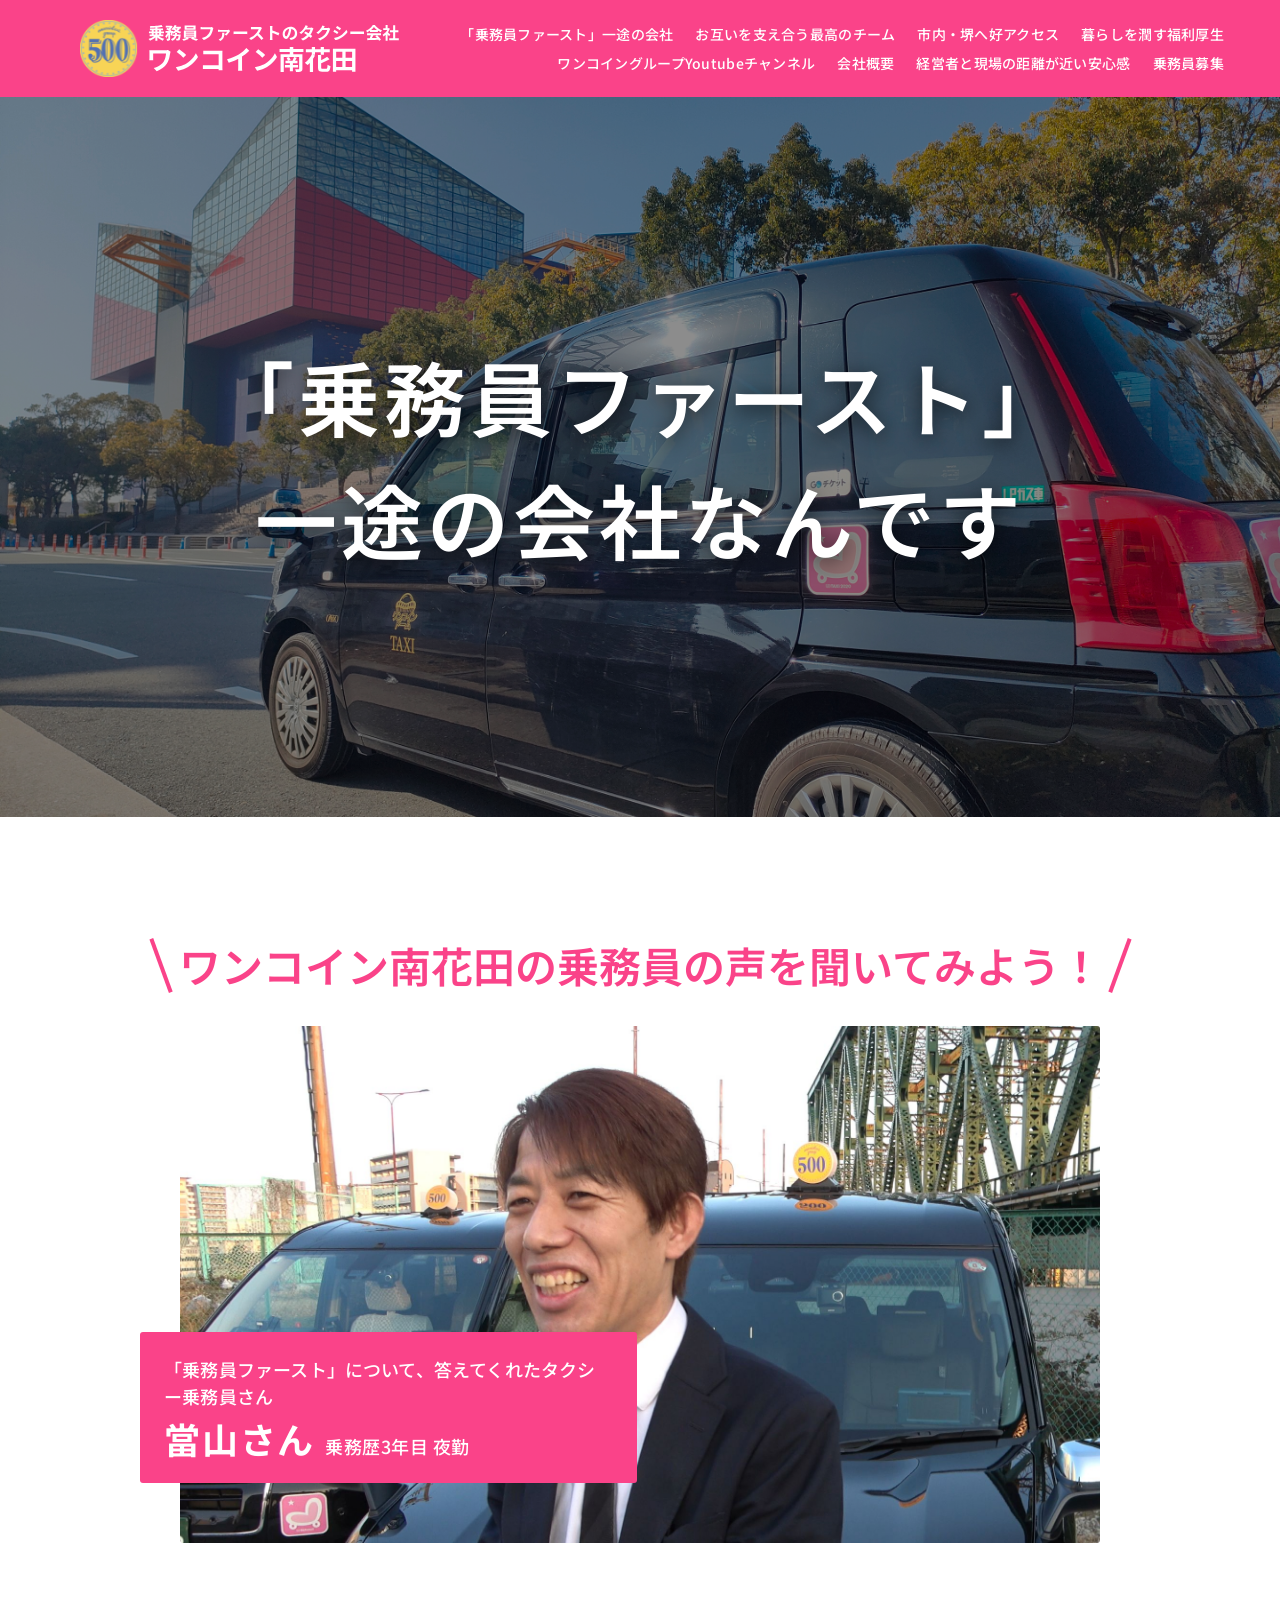
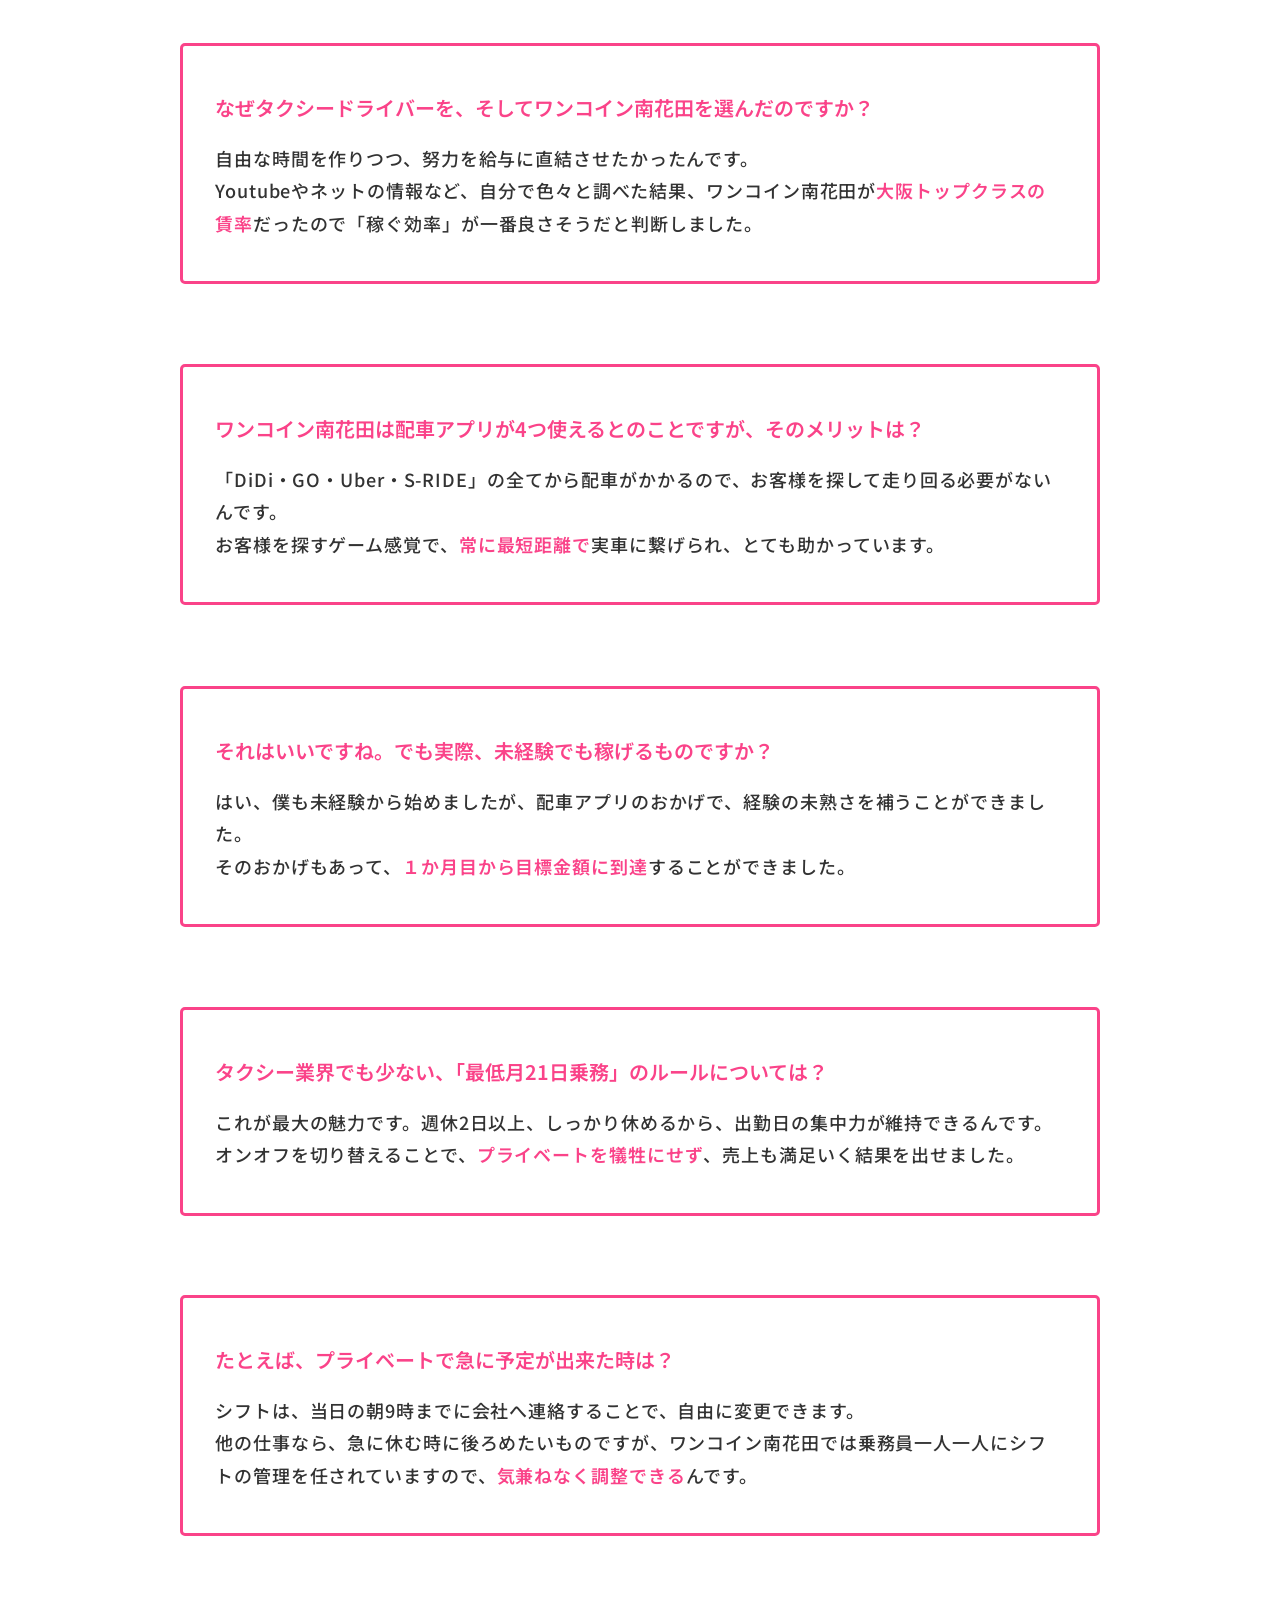
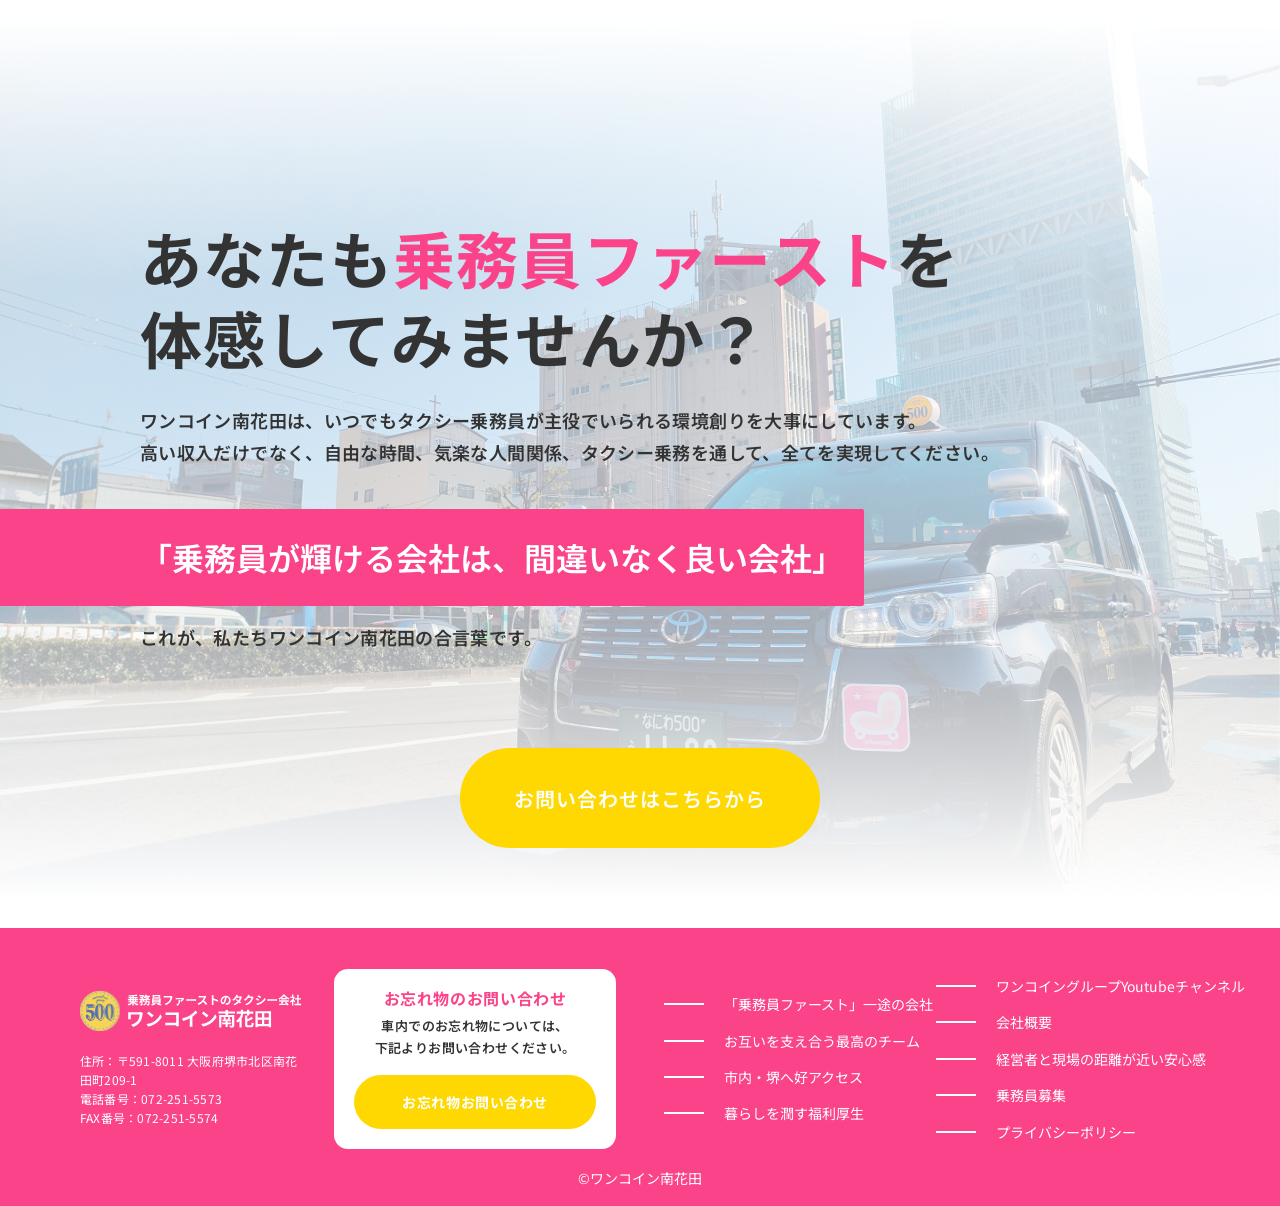
==== crewfirst.html @ 8423b7b0 "初回コミット" ====
<!DOCTYPE html>
<html lang="ja">

<head>
    <!-- Google tag (gtag.js) -->
    <script async src="https://www.googletagmanager.com/gtag/js?id=G-41KLNCCV5X"></script>
    <script>
        window.dataLayer = window.dataLayer || [];
        function gtag() { dataLayer.push(arguments); }
        gtag('js', new Date());

        gtag('config', 'G-41KLNCCV5X');
    </script>
    <meta charset="UTF-8">
    <meta name="viewport" content="width=device-width, initial-scale=1.0, viewport-fit=cover">
    <!-- 説明文（SEO） -->
    <meta name="description" content="ワンコイン南花田で働くタクシー乗務員のリアルな声を紹介。収入、シフトの自由度、配車アプリ、車両環境など『乗務員ファースト』を実感した体験談を掲載しています。">
    <!-- SNS共有用 meta -->
    <meta property="og:site_name" content="ワンコイン南花田株式会社">
    <meta property="og:type" content="website">
    <meta property="og:title" content="「乗務員ファースト」一途の会社なんです｜タクシー乗務員の声｜ワンコイン南花田">
    <meta property="og:description" content="ワンコイン南花田で働くタクシー乗務員のリアルな声を紹介。収入、シフト、配車アプリ、車両環境などの体験談を掲載。">
    <meta property="og:url" content="https://1-coin.net/crewfirst.html">
    <meta property="og:image" content="https://1-coin.net/ogp/index.jpg">
    <meta property="og:image:width" content="1200">
    <meta property="og:image:height" content="630">
    <meta property="og:locale" content="ja_JP">
    <!-- Twitter -->
    <meta name="twitter:card" content="summary_large_image">
    <meta name="twitter:title" content="「乗務員ファースト」一途の会社なんです｜タクシー乗務員の声｜ワンコイン南花田">
    <meta name="twitter:description" content="ワンコイン南花田で働くタクシー乗務員のリアルな声を紹介。収入、シフト、配車アプリ、車両環境などの体験談を掲載。">
    <meta name="twitter:image" content="https://1-coin.net/ogp/index.jpg">
    <!-- アドレスバー -->
    <meta name="theme-color" content="#FA4389">
    <!-- タイトル -->
    <title>「乗務員ファースト」一途の会社なんです｜タクシー乗務員の声｜ワンコイン南花田</title>
    <!-- 正規URL -->
    <link rel="canonical" href="https://1-coin.net/crewfirst.html">
    <!-- Googleフォント -->
    <link rel="preconnect" href="https://fonts.googleapis.com">
    <link rel="preconnect" href="https://fonts.gstatic.com" crossorigin>
    <link href="https://fonts.googleapis.com/css2?family=Noto+Sans+JP:wght@100..900&display=swap" rel="stylesheet">
    <!-- favicon -->
    <link rel="icon" href="/favicon.ico" sizes="any">
    <link rel="icon" type="image/png" sizes="32x32" href="/img/icon/favicon-32x32.png">
    <link rel="icon" type="image/png" sizes="16x16" href="/img/icon/favicon-16x16.png">
    <!-- Apple -->
    <link rel="apple-touch-icon" sizes="180x180" href="/img/icon/apple-touch-icon.png">
    <!-- CSS -->
    <link rel="stylesheet" href="css/destyle.min.css">
    <link rel="stylesheet" href="css/common.css">
    <link rel="stylesheet" href="css/menu.css">
    <link rel="stylesheet" href="css/header.css">
    <link rel="stylesheet" href="css/header_pc.css">
    <link rel="stylesheet" href="css/footer.css">
    <link rel="stylesheet" href="css/footer_pc.css">
    <link rel="stylesheet" href="css/crew_bg.css">
    <link rel="stylesheet" href="css/interview.css">
    <link rel="stylesheet" href="css/interview_pc.css">
</head>

<body>
    <header>
        <div id="header-top">
            <a href="index.html" class="header__brand">
                <img src="img/1coin_minamihanada_logo.svg" alt="ワンコイン南花田株式会社">
            </a>
            <div class="openbtn"><span></span><span></span><span></span></div>
            <nav id="g-nav" aria-label="グローバルナビゲーション">
                <div id="g-nav-list">
                    <ul>
                        <li><a href="crewfirst.html">「乗務員ファースト」一途の会社</a></li>
                        <li><a href="strength.html">お互いを支え合う最高のチーム</a></li>
                        <li><a href="workstyle.html">市内・堺へ好アクセス</a></li>
                        <li><a href="media.html">暮らしを潤す福利厚生</a></li>
                        <li><a href="https://www.youtube.com/@onecointaxi500">ワンコイングループYoutubeチャンネル</a></li>
                        <li><a href="index.html#company">会社概要</a></li>
                        <li><a href="index.html#close">経営者と現場の距離が近い安心感</a></li>
                        <li><a class="js-contact-btn" href="https://1cointaxi.com/contact/">乗務員募集</a></li>
                        <li class="sp"><a href="https://1cointaxi.com/privacy/">プライバシーポリシー</a></li>
                    </ul>
                </div>
            </nav>
        </div>
    </header>
    <main>
        <div class="hero">
            <h1>「乗務員ファースト」<br>一途の会社なんです</h1>
        </div>
        <section class="voice">
            <div class="voice_inner js-reveal-title">
                <h2 class="voice_title">ワンコイン南花田の乗務員の声を聞いてみよう！</h2>
            </div>
            <div class="voice_card js-reveal-card">
                <div class="voice_image">
                    <img src="img/interview/voice_crewfirst.jpg" alt="ワンコイン南花田で働くタクシー乗務員のインタビュー写真">
                    <div class="voice_profile">
                        <p class="voice_profile_lead">「乗務員ファースト」について、答えてくれたタクシー乗務員さん</p>
                        <p class="voice_profile_name">
                            <strong>當山さん</strong>
                            <span>乗務歴3年目 夜勤</span>
                        </p>
                    </div>
                </div>
            </div>
        </section>
        <section class="voice_qa js-stagger">
            <article class="voice_qa_item">
                <h3 class="voice_qa_question">なぜタクシードライバーを、そしてワンコイン南花田を選んだのですか？</h3>
                <p>自由な時間を作りつつ、努力を給与に直結させたかったんです。<br>
                    Youtubeやネットの情報など、自分で色々と調べた結果、ワンコイン南花田が<span>大阪トップクラスの賃率</span>だったので「稼ぐ効率」が一番良さそうだと判断しました。</p>
            </article>
            <article class="voice_qa_item">
                <h3 class="voice_qa_question">ワンコイン南花田は配車アプリが4つ使えるとのことですが、そのメリットは？</h3>
                <p>「DiDi・GO・Uber・S-RIDE」の全てから配車がかかるので、お客様を探して走り回る必要がないんです。<br>
                    お客様を探すゲーム感覚で、<span>常に最短距離で</span>実車に繋げられ、とても助かっています。
                </p>
            </article>
            <article class="voice_qa_item">
                <h3 class="voice_qa_question">それはいいですね。でも実際、未経験でも稼げるものですか？</h3>
                <p>はい、僕も未経験から始めましたが、配車アプリのおかげで、経験の未熟さを補うことができました。<br>
                    そのおかげもあって、<span>１か月目から目標金額に到達</span>することができました。</p>
            </article>
            <article class="voice_qa_item">
                <h3 class="voice_qa_question">タクシー業界でも少ない、「最低月21日乗務」のルールについては？</h3>
                <p>これが最大の魅力です。週休2日以上、しっかり休めるから、出勤日の集中力が維持できるんです。オンオフを切り替えることで、<span>プライベートを犠牲にせず</span>、売上も満足いく結果を出せました。
                </p>
            </article>
            <article class="voice_qa_item">
                <h3 class="voice_qa_question">たとえば、プライベートで急に予定が出来た時は？</h3>
                <p>シフトは、当日の朝9時までに会社へ連絡することで、自由に変更できます。<br>
                    他の仕事なら、急に休む時に後ろめたいものですが、ワンコイン南花田では乗務員一人一人にシフトの管理を任されていますので、<span>気兼ねなく調整できる</span>んです。
                </p>
            </article>
        </section>
        <section class="cta js-cta">
            <div class="cta_inner">
                <h2 class="cta_kicker js-cta-kicker">
                    あなたも<span>乗務員ファースト</span>を<br>
                    体感してみませんか？</h2>
                <p class="cta_text js-cta-text">
                    ワンコイン南花田は、いつでもタクシー乗務員が主役でいられる環境創りを大事にしています。<br>
                    高い収入だけでなく、自由な時間、気楽な人間関係、タクシー乗務を通して、全てを実現してください。
                </p>
                <p class="cta_bar js-cta-bar">
                    <span>「乗務員が輝ける会社は、間違いなく良い会社」</span>
                </p>
                <p class="cta_note js-cta-note">
                    これが、私たちワンコイン南花田の合言葉です。
                </p>
                <div class="cta_btn-wrap js-cta-btn">
                    <a class="btn btn--primary js-contact-btn" href="https://1cointaxi.com/contact/">お問い合わせはこちらから</a>
                </div>
            </div>
        </section>
    </main>
    <footer class="footer">
        <div class="footer_inner">
            <div class="footer_left">
                <div class="footer__info">
                    <a href="index.html" class="footer__brand">
                        <img src="img/1coin_minamihanada_logo.svg" alt="ワンコイン南花田株式会社">
                    </a>
                    <div class="footer__contact">
                        <p>
                            住所：〒591-8011 大阪府堺市北区南花田町209-1
                        </p>
                        <p>電話番号：072-251-5573</p>
                        <p>FAX番号：072-251-5574</p>
                    </div>
                </div>
                <div class="footer-lost-item">
                    <p class="footer-lost-item__title">
                        お忘れ物のお問い合わせ
                    </p>
                    <p class="footer-lost-item__text">
                        車内でのお忘れ物については、<br>
                        下記よりお問い合わせください。
                    </p>
                    <a href="https://lin.ee/v2FwFp0" class="footer-lost-item__btn js-lost-item-line" target="_blank"
                        rel="noopener noreferrer">
                        お忘れ物お問い合わせ
                    </a>
                </div>
            </div>
            <nav class="footer_nav" aria-label="フッターナビゲーション">
                <ul class="footer_list_1">
                    <li><a href="crewfirst.html">「乗務員ファースト」一途の会社</a></li>
                    <li><a href="strength.html">お互いを支え合う最高のチーム</a></li>
                    <li><a href="workstyle.html">市内・堺へ好アクセス</a></li>
                    <li><a href="media.html">暮らしを潤す福利厚生</a></li>
                </ul>
                <ul class="footer_list_2">
                    <li><a href="https://www.youtube.com/@onecointaxi500">ワンコイングループYoutubeチャンネル</a></li>
                    <li><a href="index.html#company">会社概要</a></li>
                    <li><a href="index.html#close">経営者と現場の距離が近い安心感</a></li>
                    <li><a class="js-contact-btn" href="https://1cointaxi.com/contact/">乗務員募集</a></li>
                    <li><a href="https://1cointaxi.com/privacy/">プライバシーポリシー</a></li>
                </ul>
            </nav>
        </div>
        <p class="footer_bottom">©ワンコイン南花田</p>
    </footer>
    <!-- jQuery -->
    <script src="https://code.jquery.com/jquery-3.7.1.min.js" crossorigin="anonymous"></script>
    <!-- カスタムjs -->
    <script src="js/common.js"></script>
    <script src="js/event.js"></script>
</body>

</html>
---- css/destyle.min.css ----
/*! destyle.css v4.0.1 | MIT License | https://github.com/nicolas-cusan/destyle.min.css */
*,::before,::after{box-sizing:border-box;border-style:solid;border-width:0;min-width:0}html{line-height:1.15;-webkit-text-size-adjust:100%;-webkit-tap-highlight-color:transparent}body{margin:0}main{display:block}p,table,blockquote,address,pre,iframe,form,figure,dl{margin:0}h1,h2,h3,h4,h5,h6{font-size:inherit;font-weight:inherit;margin:0}ul,ol{margin:0;padding:0;list-style:none}dt{font-weight:700}dd{margin-left:0}hr{box-sizing:content-box;height:0;overflow:visible;border-top-width:1px;margin:0;clear:both;color:inherit}pre{font-family:monospace,monospace;font-size:inherit}address{font-style:inherit}a{background-color:transparent;text-decoration:none;color:inherit}abbr[title]{text-decoration:underline dotted}b,strong{font-weight:bolder}code,kbd,samp{font-family:monospace,monospace;font-size:inherit}small{font-size:80%}sub,sup{font-size:75%;line-height:0;position:relative;vertical-align:baseline}sub{bottom:-.25em}sup{top:-.5em}svg,img,embed,object,iframe{vertical-align:bottom}button,input,optgroup,select,textarea{-webkit-appearance:none;appearance:none;vertical-align:middle;color:inherit;font:inherit;background:transparent;padding:0;margin:0;border-radius:0;text-align:inherit;text-transform:inherit}button,[type="button"],[type="reset"],[type="submit"]{cursor:pointer}button:disabled,[type="button"]:disabled,[type="reset"]:disabled,[type="submit"]:disabled{cursor:default}:-moz-focusring{outline:auto}select:disabled{opacity:inherit}option{padding:0}fieldset{margin:0;padding:0;min-width:0}legend{padding:0}progress{vertical-align:baseline}textarea{overflow:auto}[type="number"]::-webkit-inner-spin-button,[type="number"]::-webkit-outer-spin-button{height:auto}[type="search"]{outline-offset:-2px}[type="search"]::-webkit-search-decoration{-webkit-appearance:none}::-webkit-file-upload-button{-webkit-appearance:button;font:inherit}[type="number"]{-moz-appearance:textfield}label[for]{cursor:pointer}details{display:block}summary{display:list-item}[contenteditable]:focus{outline:auto}table{border-color:inherit;border-collapse:collapse}caption{text-align:left}td,th{vertical-align:top;padding:0}th{text-align:left;font-weight:700}
---- css/common.css ----
html,body{scroll-behavior:smooth;font-size:62.5%;font-family:"Noto Sans JP",sans-serif;overflow-x:clip}:root{--header-h: 80px}body{padding-top:var(--header-h)}img{width:100%;max-width:100%;height:auto}.visuallyhidden{position:absolute;clip:rect(1px, 1px, 1px, 1px);-webkit-clip-path:inset(0px 0px 99.9% 99.9%);clip-path:inset(0px 0px 99.9% 99.9%);overflow:hidden;height:1px;width:1px;padding:0;border:0}
---- css/menu.css ----
html,body{scroll-behavior:smooth;font-size:62.5%;font-family:"Noto Sans JP",sans-serif;overflow-x:clip}:root{--header-h: 80px}body{padding-top:var(--header-h)}img{width:100%;max-width:100%;height:auto}.visuallyhidden{position:absolute;clip:rect(1px, 1px, 1px, 1px);-webkit-clip-path:inset(0px 0px 99.9% 99.9%);clip-path:inset(0px 0px 99.9% 99.9%);overflow:hidden;height:1px;width:1px;padding:0;border:0}@media(max-width: 767px){#g-nav{position:fixed;z-index:2000;top:0;right:0;width:100%;height:100vh;background:#fa4389;transform:translateX(120%);transition:transform .6s ease;overflow-x:hidden}#g-nav.panelactive{transform:translateX(0)}#g-nav.panelactive #g-nav-list{position:fixed;z-index:999;width:100%;height:100vh;overflow:auto;-webkit-overflow-scrolling:touch}#g-nav ul{width:100%;position:absolute;z-index:999;top:50%;left:50%;transform:translate(-50%, -50%)}#g-nav li{list-style:none;text-align:left}#g-nav li a{color:#fff;text-decoration:none;padding:24px;display:block;letter-spacing:.1em;font-weight:600;font-size:16px;white-space:normal;overflow-wrap:anywhere;word-break:break-word}.openbtn{position:fixed;z-index:9999;right:10px;cursor:pointer;width:50px;height:50px}.openbtn span{display:inline-block;transition:all .4s;position:absolute;left:12px;height:2px;background-color:#fff;width:60%}.openbtn span:nth-of-type(1){top:15px}.openbtn span:nth-of-type(2){top:25px}.openbtn span:nth-of-type(3){top:35px}.openbtn.active span:nth-of-type(1){top:18px;left:12px;transform:translateY(6px) rotate(-45deg);width:60%}.openbtn.active span:nth-of-type(2){opacity:0}.openbtn.active span:nth-of-type(3){top:30px;left:12px;transform:translateY(-6px) rotate(45deg);width:60%}}
---- css/header.css ----
html,body{scroll-behavior:smooth;font-size:62.5%;font-family:"Noto Sans JP",sans-serif;overflow-x:clip}:root{--header-h: 80px}body{padding-top:var(--header-h)}img{width:100%;max-width:100%;height:auto}.visuallyhidden{position:absolute;clip:rect(1px, 1px, 1px, 1px);-webkit-clip-path:inset(0px 0px 99.9% 99.9%);clip-path:inset(0px 0px 99.9% 99.9%);overflow:hidden;height:1px;width:1px;padding:0;border:0}header{position:fixed;inset:0 0 auto 0;z-index:1000;background:#fa4389}header::before{content:none}header #header-top{position:relative;z-index:1;display:flex;align-items:center;justify-content:space-between;padding:10px 12px;opacity:1;transform:none;animation:none}header .header__brand{display:flex;align-items:center;text-decoration:none}header .header__brand img{max-width:240px;height:auto}.pc{display:none}.sp{display:block}
---- css/header_pc.css ----
html,body{scroll-behavior:smooth;font-size:62.5%;font-family:"Noto Sans JP",sans-serif;overflow-x:clip}:root{--header-h: 80px}body{padding-top:var(--header-h)}img{width:100%;max-width:100%;height:auto}.visuallyhidden{position:absolute;clip:rect(1px, 1px, 1px, 1px);-webkit-clip-path:inset(0px 0px 99.9% 99.9%);clip-path:inset(0px 0px 99.9% 99.9%);overflow:hidden;height:1px;width:1px;padding:0;border:0}@media(min-width: 768px){header{position:fixed;inset:0 0 auto 0;z-index:1000;background:rgba(0,0,0,0);overflow:hidden}header::before{content:"";position:absolute;inset:0;background:#fa4389;transform:scaleX(0);transform-origin:left;animation:header-wipe .8s cubic-bezier(0.22, 1, 0.36, 1) forwards;z-index:0}header #header-top{position:relative;z-index:1;max-width:1440px;margin:0 auto;padding:20px 80px;display:flex;align-items:center;gap:24px;opacity:0;transform:translateY(-10px);animation:header-items .55s ease-out forwards;animation-delay:.35s}header .header__brand{flex:1 0 30%;display:block;transition:opacity .3s ease}header .header__brand img{max-width:320px;width:100%;height:auto}header .header__brand:hover{opacity:.5}header .openbtn{display:none}header #g-nav{flex:1 0 70%;position:static;width:auto;height:auto;inset:auto;transform:none;background:rgba(0,0,0,0);transition:none;z-index:auto}header #g-nav.panelactive{right:auto}header #g-nav.panelactive #g-nav-list{position:static;width:auto;height:auto;overflow:visible}header #g-nav-list{width:100%}header #g-nav-list ul{position:static;display:flex;justify-content:flex-end;flex-wrap:wrap;gap:10px 22px;max-width:920px;margin-left:auto}header #g-nav li{text-align:left}header #g-nav li a{display:inline-block;padding:0;color:#fff;font-weight:500;font-size:14px;line-height:1.3;letter-spacing:.02em;white-space:nowrap;transition:opacity .4s ease,transform .4s ease}header #g-nav li a:hover{opacity:.7;transform:translateY(-2px)}@keyframes header-wipe{to{transform:scaleX(1)}}@keyframes header-items{to{opacity:1;transform:translateY(0)}}.pc{display:block}.sp{display:none}}
---- css/footer.css ----
html,body{scroll-behavior:smooth;font-size:62.5%;font-family:"Noto Sans JP",sans-serif;overflow-x:clip}:root{--header-h: 80px}body{padding-top:var(--header-h)}img{width:100%;max-width:100%;height:auto}.visuallyhidden{position:absolute;clip:rect(1px, 1px, 1px, 1px);-webkit-clip-path:inset(0px 0px 99.9% 99.9%);clip-path:inset(0px 0px 99.9% 99.9%);overflow:hidden;height:1px;width:1px;padding:0;border:0}.footer{background:#fa4389;color:#fff;padding-top:4rem}.footer .footer_inner{margin:0 auto;padding:0 40px}.footer .footer_inner .footer_left .footer__info{margin-bottom:24px}.footer .footer_inner .footer_left .footer__brand{display:block;margin-bottom:10px}.footer .footer_inner .footer_left .footer__brand img{display:block;width:100%;height:auto}.footer .footer_inner .footer_left .footer__contact{font-size:12px;line-height:1.5;letter-spacing:.02em}.footer .footer_inner .footer_left .footer__contact a{color:#fff}.footer .footer_inner .footer-lost-item{padding:20px 16px;border-radius:12px;background:#fff;color:#333;text-align:center}.footer .footer_inner .footer-lost-item__title{margin-bottom:8px;color:#fa4389;font-size:16px;font-weight:700;letter-spacing:.04em}.footer .footer_inner .footer-lost-item__text{margin-bottom:16px;font-size:12px;font-weight:600;line-height:1.7;letter-spacing:.03em}.footer .footer_inner .footer-lost-item__btn{display:inline-flex;align-items:center;justify-content:center;width:100%;max-width:320px;min-height:56px;padding:12px 20px;border-radius:999px;background:#fed800;color:#fff;font-size:14px;font-weight:700;letter-spacing:.04em;text-decoration:none}.footer .footer_inner .footer_nav{display:none}.footer .footer_bottom{padding:2rem 0;font-size:12px;text-align:center}
---- css/footer_pc.css ----
html,body{scroll-behavior:smooth;font-size:62.5%;font-family:"Noto Sans JP",sans-serif;overflow-x:clip}:root{--header-h: 80px}body{padding-top:var(--header-h)}img{width:100%;max-width:100%;height:auto}.visuallyhidden{position:absolute;clip:rect(1px, 1px, 1px, 1px);-webkit-clip-path:inset(0px 0px 99.9% 99.9%);clip-path:inset(0px 0px 99.9% 99.9%);overflow:hidden;height:1px;width:1px;padding:0;border:0}@media(min-width: 768px){.footer{padding-top:40px}.footer .footer_inner{padding:0 80px;max-width:1440px;margin:0 auto;display:flex;align-items:center;justify-content:space-between;gap:48px}.footer .footer_inner .footer_left{flex:0 1 48%;display:flex;align-items:center;gap:32px}.footer .footer_inner .footer_left .footer__info{flex:0 1 48%;margin-bottom:0}.footer .footer_inner .footer_left .footer__brand{margin-bottom:20px;display:flex;align-items:center;gap:8px;transition:opacity .3s ease}.footer .footer_inner .footer_left .footer__brand img{width:100%;height:auto}.footer .footer_inner .footer_left .footer__brand:hover{opacity:.5}.footer .footer_inner .footer_left .footer__contact{font-size:12px;line-height:1.6}.footer .footer_inner .footer-lost-item{flex:0 1 320px;padding:20px;border-radius:14px}.footer .footer_inner .footer-lost-item__title{font-size:16px}.footer .footer_inner .footer-lost-item__text{font-size:13px}.footer .footer_inner .footer-lost-item__btn{width:100%;min-height:54px;transition:opacity .4s ease}.footer .footer_inner .footer-lost-item__btn:hover{opacity:.7}.footer .footer_inner .footer_nav{max-width:700px;display:flex;align-items:center;justify-content:flex-end;flex:0 1 48%}.footer .footer_inner .footer_list_1 li,.footer .footer_inner .footer_list_2 li{width:100%}.footer .footer_inner .footer_list_1 li a,.footer .footer_inner .footer_list_2 li a{position:relative;padding-left:60px;color:#fff;font-size:14px;line-height:2.6;white-space:nowrap;transition:opacity .3s ease}.footer .footer_inner .footer_list_1 li a::before,.footer .footer_inner .footer_list_2 li a::before{content:"";position:absolute;left:0;top:50%;width:40px;height:2px;background:#fff;transform:translateY(-50%);transition:transform .35s ease}.footer .footer_inner .footer_list_1 li a:hover,.footer .footer_inner .footer_list_2 li a:hover{opacity:.6}.footer .footer_inner .footer_list_1 li a:hover::before,.footer .footer_inner .footer_list_2 li a:hover::before{transform:translate(6px, -50%);opacity:.6}.footer .footer_inner .footer_list_1{margin-right:8%}.footer .footer_bottom{font-size:14px}}
---- css/crew_bg.css ----
.hero::after{background:url("../img/interview/crew_top.jpg") center/cover no-repeat}.cta::before{background:url("../img/interview/cta_bg.jpg") center/cover no-repeat}
---- css/interview.css ----
html,body{scroll-behavior:smooth;font-size:62.5%;font-family:"Noto Sans JP",sans-serif;overflow-x:clip}:root{--header-h: 80px}body{padding-top:var(--header-h)}img{width:100%;max-width:100%;height:auto}.visuallyhidden{position:absolute;clip:rect(1px, 1px, 1px, 1px);-webkit-clip-path:inset(0px 0px 99.9% 99.9%);clip-path:inset(0px 0px 99.9% 99.9%);overflow:hidden;height:1px;width:1px;padding:0;border:0}.btn{display:inline-flex;align-items:center;justify-content:center;width:min(70vw,360px);height:72px;padding:0 32px;font-weight:600;font-size:1.6rem;letter-spacing:.03em;border-radius:999px;text-decoration:none;cursor:pointer}.btn--primary{background:#fed800;color:#fff}.hero{margin-bottom:5rem;position:relative;height:35vh;min-height:220px;overflow:hidden;display:flex;align-items:center;justify-content:center;text-align:center}.hero::after{content:"";position:absolute;inset:0;transform:scale(1.08);animation:hero-bg 6s ease-out forwards;z-index:0}.hero::before{content:"";position:absolute;inset:0;background:rgba(0,0,0,.45);z-index:1}.hero h1{position:relative;z-index:2;padding:0 12px;color:#fff;font-weight:600;font-size:32px;line-height:1.3;letter-spacing:.05em;text-shadow:0 4px 20px rgba(0,0,0,.6);opacity:0;transform:translateY(10px);animation:hero-title 1.8s cubic-bezier(0.22, 1, 0.36, 1) forwards;animation-delay:.6s}@keyframes hero-bg{to{transform:scale(1)}}@keyframes hero-title{to{opacity:1;transform:translateY(0)}}@keyframes heroFadeZoom{0%{opacity:0;transform:scale(1.05)}100%{opacity:1;transform:scale(1)}}.voice .voice_inner{margin-bottom:3.2rem;text-align:center}.voice .voice_inner .voice_title{position:relative;display:inline-flex;align-items:center;color:#fa4389;font-weight:600;font-size:16px;line-height:1.35;white-space:nowrap}.voice .voice_inner .voice_title::before,.voice .voice_inner .voice_title::after{content:"";position:absolute;top:0;width:2px;height:100%;background:#fa4389}.voice .voice_inner .voice_title::before{left:-6px;transform:rotate(-20deg)}.voice .voice_inner .voice_title::after{right:-6px;transform:rotate(20deg)}.voice .voice_card{margin-bottom:12rem;padding:0 2rem}.voice .voice_card .voice_image{position:relative}.voice .voice_card .voice_image img{width:100%;display:block;border-radius:3px}.voice .voice_card .voice_image .voice_profile{width:95%;position:absolute;left:-8px;bottom:-60px;padding:16px;background:#fa4389;color:#fff;letter-spacing:.03em;border-radius:3px}.voice .voice_card .voice_image .voice_profile_lead{font-size:14px;font-weight:500;line-height:1.5;margin-bottom:.8rem}.voice .voice_card .voice_image .voice_profile_name{font-size:18px;font-weight:500;letter-spacing:.05em}.voice .voice_card .voice_image .voice_profile_name span{font-size:14px;font-weight:500;letter-spacing:.03em}.js-reveal-title{opacity:0;transform:translateY(30px);transition:opacity 1s ease-out,transform 1s cubic-bezier(0.25, 1, 0.5, 1)}.js-reveal-title.is-show{opacity:1;transform:translateY(0)}.js-reveal-card{opacity:0;transform:translateY(18px);transition:opacity .9s ease,transform .9s ease}.js-reveal-card.is-show{opacity:1;transform:translateY(0)}.js-reveal-card.is-show .voice_profile{opacity:1;transform:translateX(0)}.js-reveal-card .voice_profile{opacity:0;transform:translateX(-12px);transition:opacity .7s ease .45s,transform .7s ease .45s}.voice_qa{padding:0 1.4rem}.voice_qa .voice_qa_item{margin-bottom:6rem;padding:20px 18px;border:2px solid #fa4389;border-radius:3px}.voice_qa .voice_qa_item .voice_qa_question{margin-bottom:1.4rem;font-size:16px;font-weight:600;line-height:1.6;color:#fa4389}.voice_qa .voice_qa_item p{font-size:14px;font-weight:500;line-height:1.8;letter-spacing:.03em;color:#333}.voice_qa .voice_qa_item p span{color:#fa4389;font-weight:600}.js-stagger .voice_qa_item{opacity:0;transform:translateY(18px);transition:opacity .3s ease,transform .3s ease;will-change:opacity,transform}.js-stagger .voice_qa_item.is-show{opacity:1;transform:translateY(0)}.cta{position:relative;margin:3rem 0;width:100%;padding:16rem 0 3rem 0;overflow:hidden}.cta::before{content:"";position:absolute;inset:0;opacity:0;transform:scale(1.03);z-index:0;pointer-events:none}.cta::after{content:"";position:absolute;inset:0;background:linear-gradient(rgba(255, 255, 255, 0.65), rgba(255, 255, 255, 0.65)),linear-gradient(to bottom, rgb(255, 255, 255) 0%, rgba(255, 255, 255, 0) 30%, rgba(255, 255, 255, 0) 70%, rgb(255, 255, 255) 100%);z-index:1;pointer-events:none}.cta .cta_inner{position:relative;z-index:2}.cta .cta_inner .cta_kicker{margin-bottom:1.4rem;font-size:22px;font-weight:700;line-height:1.5;letter-spacing:.02em;color:#333}.cta .cta_inner .cta_kicker span{color:#fa4389}.cta .cta_inner .cta_text{font-size:14px;font-weight:600;line-height:1.8;letter-spacing:.02em;color:#333;margin-bottom:2.2rem}.cta .cta_inner .cta_bar{margin-bottom:2rem;display:inline-block;background:rgba(0,0,0,0);border-radius:0 2px 2px 0;font-weight:600;font-size:14px;line-height:1.8}.cta .cta_inner .cta_note{margin-bottom:4rem;font-size:14px;font-weight:600;letter-spacing:.02em;color:#333}.cta .cta_inner .cta_kicker,.cta .cta_inner .cta_text,.cta .cta_inner .cta_note{padding:0 16px}.cta .cta_inner .cta_btn-wrap{display:flex;justify-content:center}.cta .js-cta-kicker,.cta .js-cta-text,.cta .js-cta-note,.cta .js-cta-btn{opacity:0;transform:translateY(18px)}.cta .js-cta-bar{position:relative;display:inline-block;padding:16px 16px;overflow:hidden;border-radius:0 2px 2px 0}.cta .js-cta-bar span{position:relative;z-index:2;opacity:0;transform:translateY(6px);display:inline-block;color:#fff;white-space:nowrap}.cta .js-cta-bar::before{content:"";position:absolute;inset:0;background:#fa4389;transform:scaleX(0);transform-origin:left;z-index:1}.cta.is-show::before{animation:ctaBgFade .9s ease-out forwards}.cta.is-show .js-cta-kicker{animation:ctaFadeUp .7s cubic-bezier(0.22, 1, 0.36, 1) forwards;animation-delay:.9s}.cta.is-show .js-cta-text{animation:ctaFadeUp .7s cubic-bezier(0.22, 1, 0.36, 1) forwards;animation-delay:1.15s}.cta.is-show .js-cta-bar::before{animation:ctaBarWipe .7s cubic-bezier(0.22, 1, 0.36, 1) forwards;animation-delay:1.45s}.cta.is-show .js-cta-bar span{animation:ctaFadeUp .55s cubic-bezier(0.22, 1, 0.36, 1) forwards;animation-delay:1.65s}.cta.is-show .js-cta-note{animation:ctaFadeUp .7s cubic-bezier(0.22, 1, 0.36, 1) forwards;animation-delay:1.95s}.cta.is-show .js-cta-btn{animation:ctaFadeUp .7s cubic-bezier(0.22, 1, 0.36, 1) forwards;animation-delay:2.2s}@keyframes ctaBgFade{from{opacity:0;transform:scale(1.03)}to{opacity:1;transform:scale(1)}}@keyframes ctaFadeUp{from{opacity:0;transform:translateY(18px)}to{opacity:1;transform:translateY(0)}}@keyframes ctaBarWipe{to{transform:scaleX(1)}}
---- css/interview_pc.css ----
html,body{scroll-behavior:smooth;font-size:62.5%;font-family:"Noto Sans JP",sans-serif;overflow-x:clip}:root{--header-h: 80px}body{padding-top:var(--header-h)}img{width:100%;max-width:100%;height:auto}.visuallyhidden{position:absolute;clip:rect(1px, 1px, 1px, 1px);-webkit-clip-path:inset(0px 0px 99.9% 99.9%);clip-path:inset(0px 0px 99.9% 99.9%);overflow:hidden;height:1px;width:1px;padding:0;border:0}@media(min-width: 768px){.btn{display:inline-flex;align-items:center;justify-content:center;width:min(55vw,360px);height:100px;padding:0 32px;font-weight:600;font-size:2rem;letter-spacing:.05em;border-radius:999px;text-decoration:none;cursor:pointer;transition:background-color .5s ease,transform .5s ease}.btn:hover{transform:translateY(-3px)}.hero{margin-bottom:12rem;height:80vh}.hero h1{font-size:82px;line-height:1.5}.voice .voice_inner .voice_title{font-size:42px}.voice .voice_inner .voice_title::before,.voice .voice_inner .voice_title::after{width:4px}.voice .voice_inner .voice_title::before{left:-20px}.voice .voice_inner .voice_title::after{right:-20px}.voice .voice_card{margin-bottom:10rem;padding:0 18rem}.voice .voice_card .voice_image img{width:100%;display:block;border-radius:3px}.voice .voice_card .voice_image .voice_profile{width:54%;left:-40px;bottom:60px;padding:24px}.voice .voice_card .voice_image .voice_profile_lead{font-size:18px}.voice .voice_card .voice_image .voice_profile_name{font-size:36px}.voice .voice_card .voice_image .voice_profile_name span{font-size:18px}.voice_qa{padding:0 18rem}.voice_qa .voice_qa_item{margin-bottom:8rem;padding:42px 32px;border:3px solid #fa4389;border-radius:5px}.voice_qa .voice_qa_item .voice_qa_question{margin-bottom:1.4rem;font-size:20px;font-weight:600;line-height:2}.voice_qa .voice_qa_item p{font-size:18px;font-weight:500;line-height:1.8;letter-spacing:.05em}.voice_qa .voice_qa_item p span{font-weight:600}.cta{position:relative;margin:3rem 0;width:100%;padding:20rem 0 5rem 0}.cta .cta_inner .cta_kicker{margin-bottom:2.6rem;font-size:62px;font-weight:700;line-height:1.3;letter-spacing:.02em;color:#333}.cta .cta_inner .cta_kicker span{color:#fa4389}.cta .cta_inner .cta_text{font-size:18px;font-weight:600;line-height:1.8;letter-spacing:.02em;color:#333;margin-bottom:4rem}.cta .cta_inner .cta_bar{margin-bottom:2rem;display:inline-block;background:rgba(0,0,0,0);border-radius:0 2px 2px 0;font-weight:600;font-size:32px;color:#fff;padding:0}.cta .cta_inner .js-cta-bar{padding:20px 20px 20px 14rem;border-radius:0 2px 2px 0}.cta .cta_inner .cta_note{margin-bottom:10rem;font-size:18px;font-weight:600;letter-spacing:.02em;color:#333}.cta .cta_inner .cta_kicker,.cta .cta_inner .cta_text,.cta .cta_inner .cta_note{padding:0 14rem}}
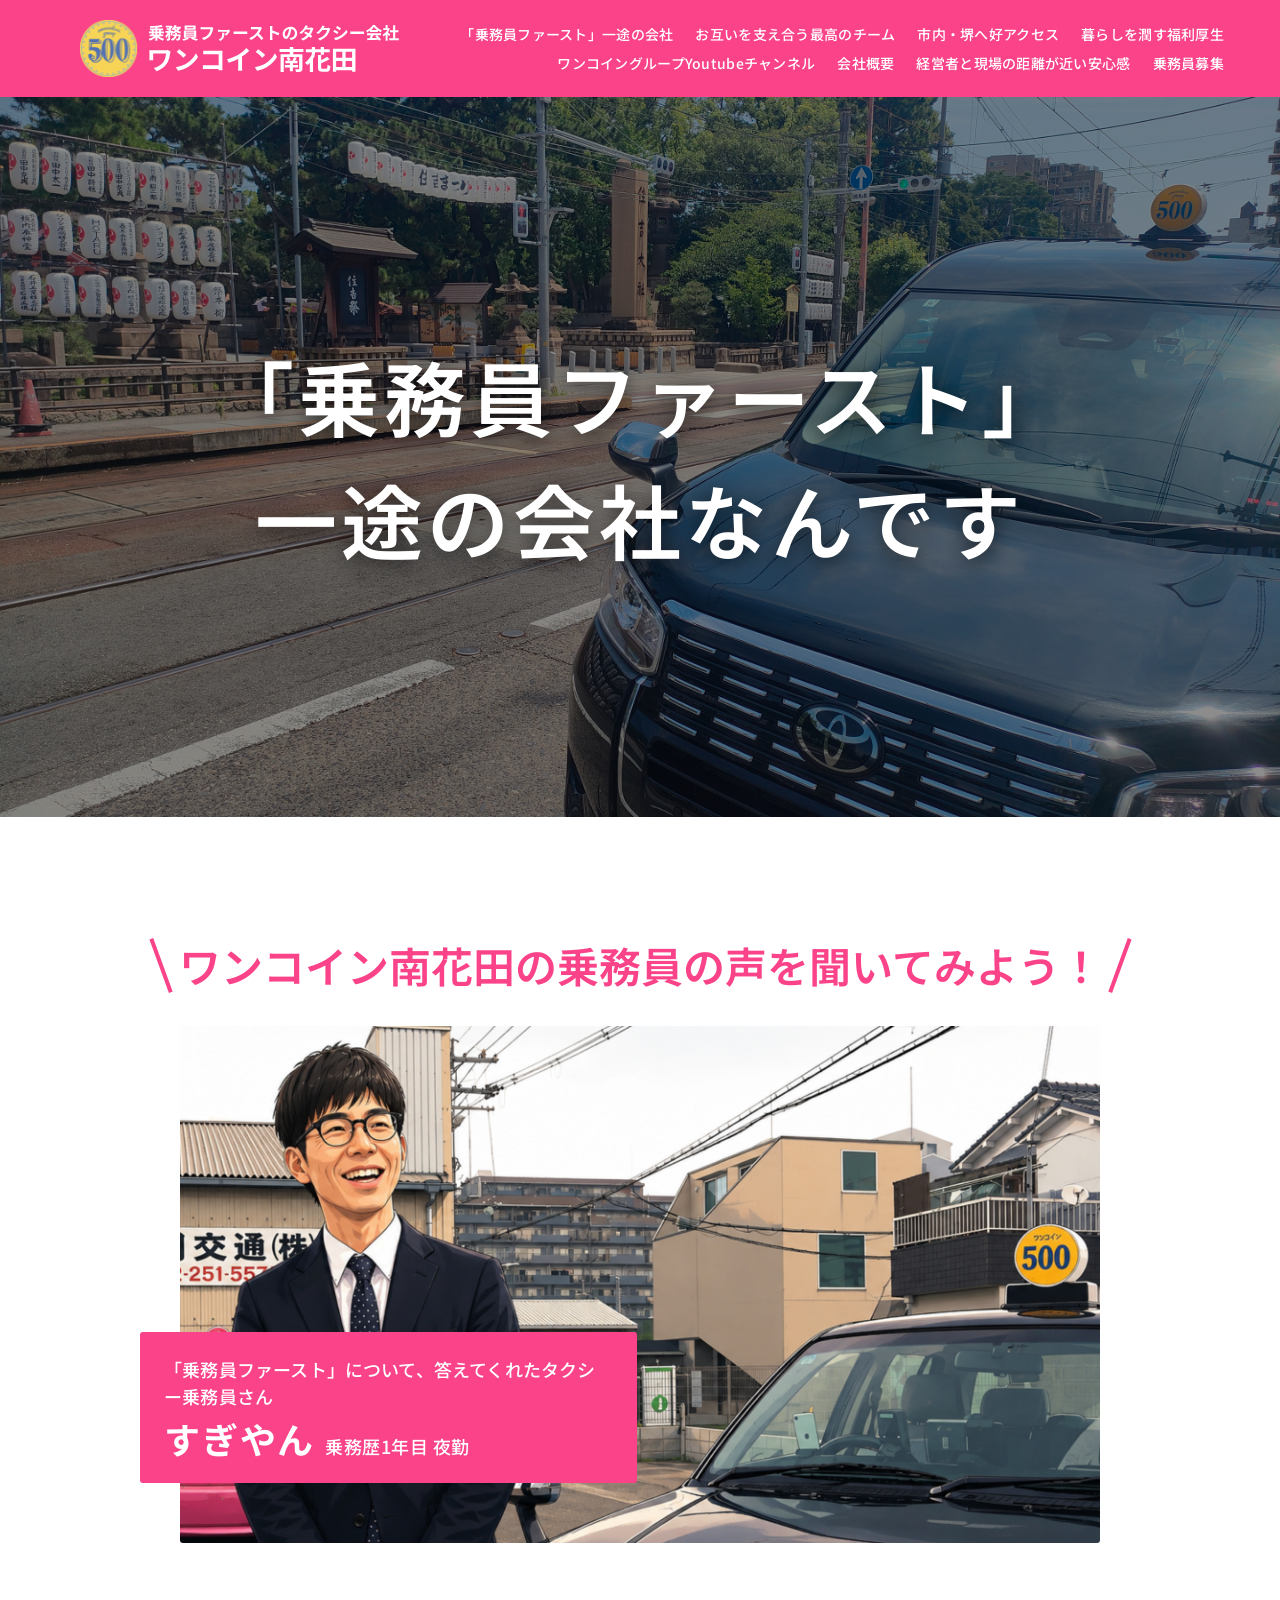
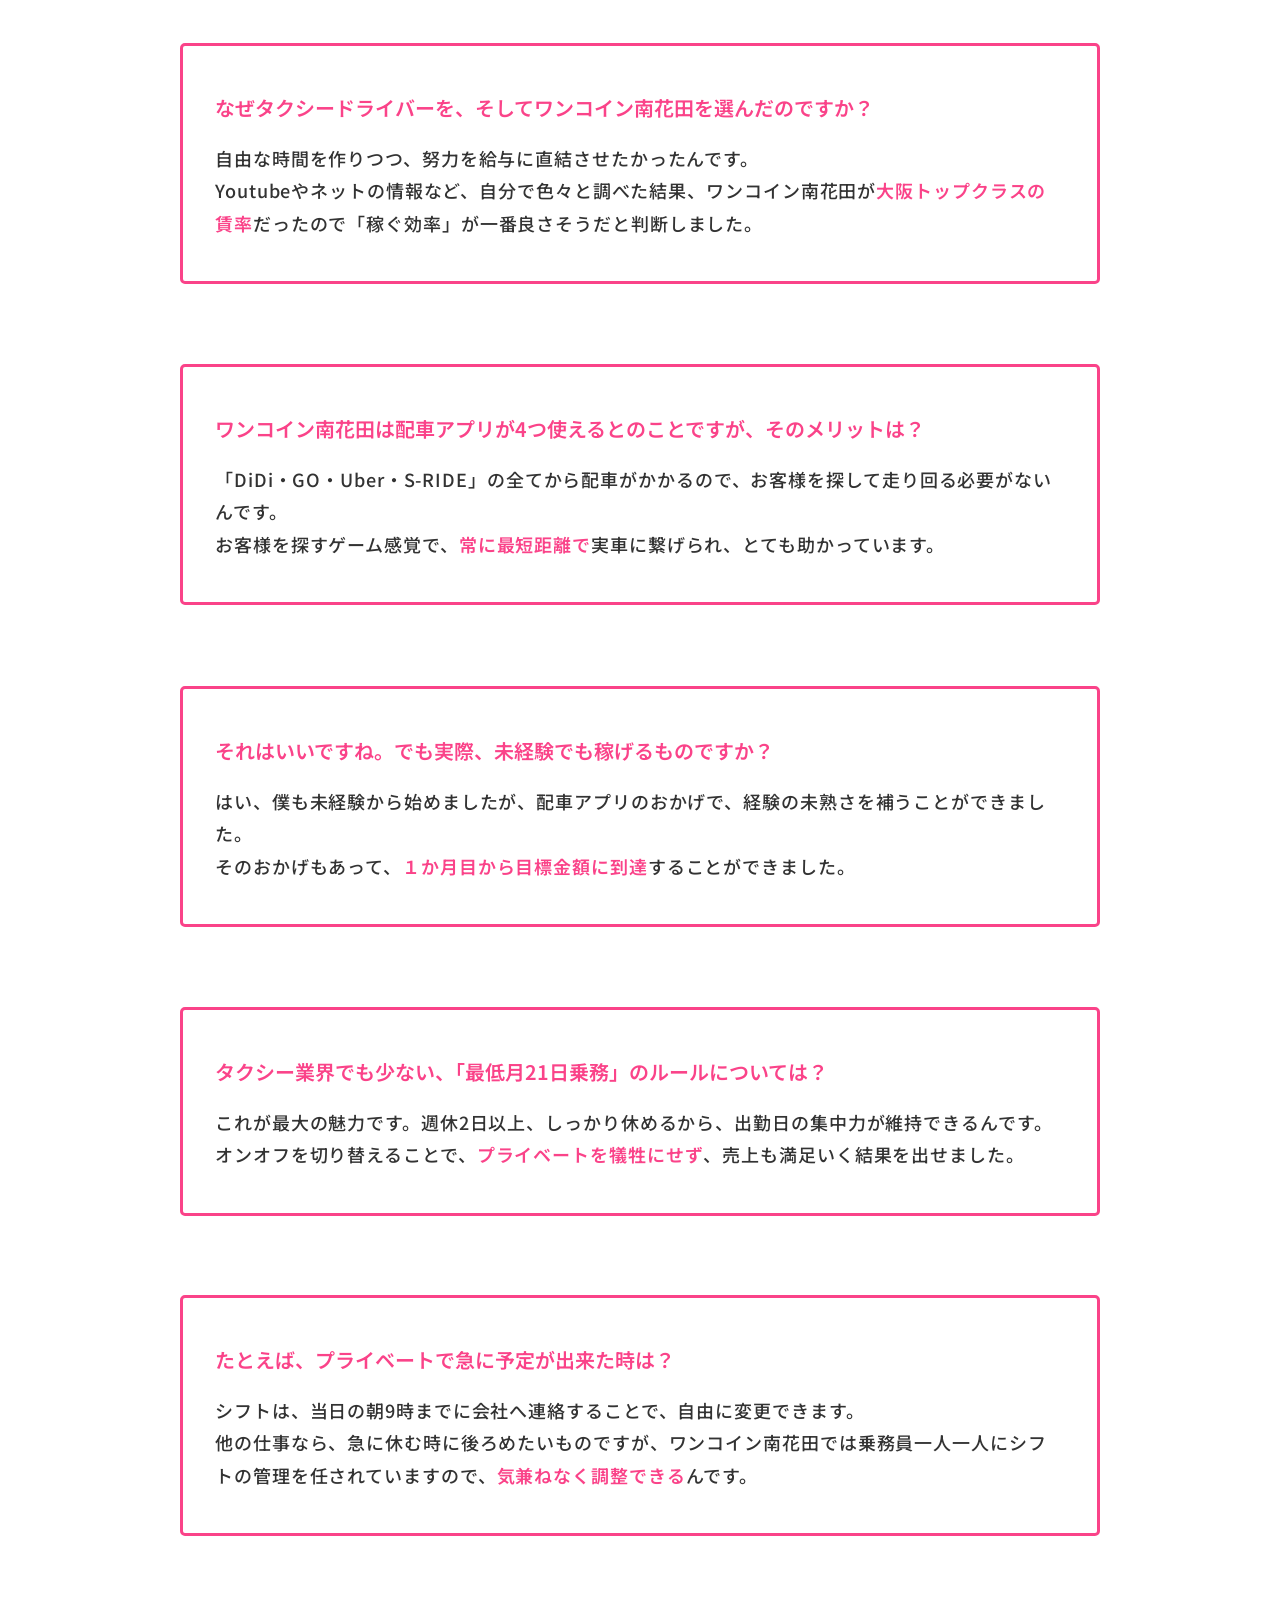
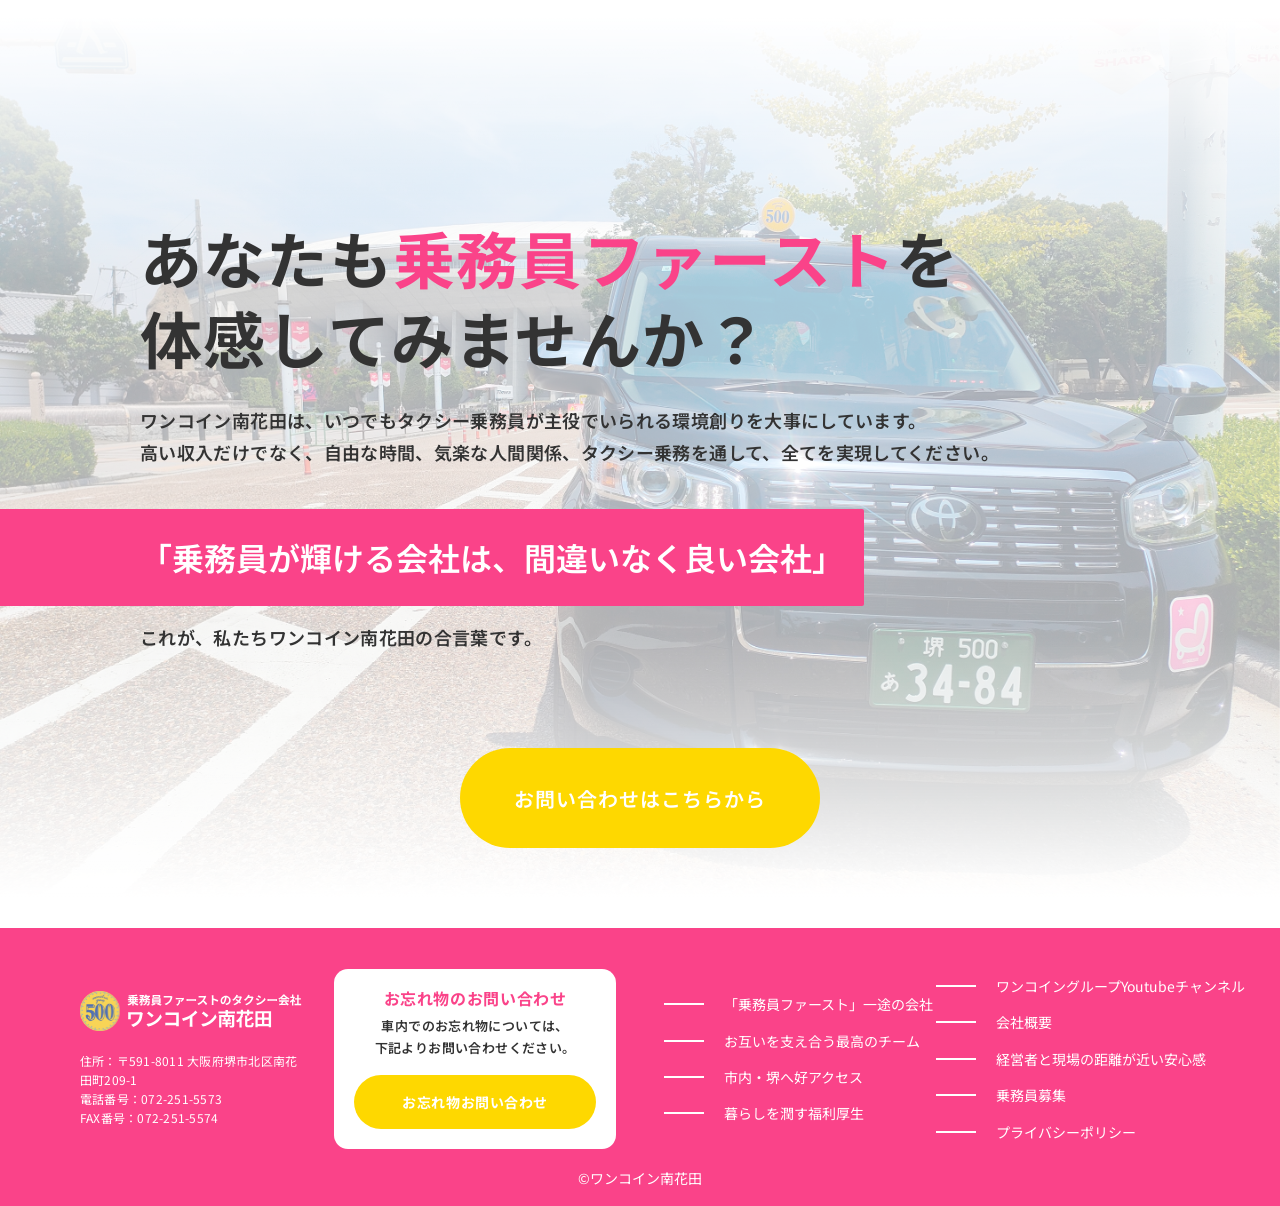
==== commit b2790d67: "動画・テキスト差し替え" ====
--- a/crewfirst.html
+++ b/crewfirst.html
@@ -97,8 +97,8 @@
                     <div class="voice_profile">
                         <p class="voice_profile_lead">「乗務員ファースト」について、答えてくれたタクシー乗務員さん</p>
                         <p class="voice_profile_name">
-                            <strong>當山さん</strong>
-                            <span>乗務歴3年目 夜勤</span>
+                            <strong>すぎやん</strong>
+                            <span>乗務歴1年目 夜勤</span>
                         </p>
                     </div>
                 </div>
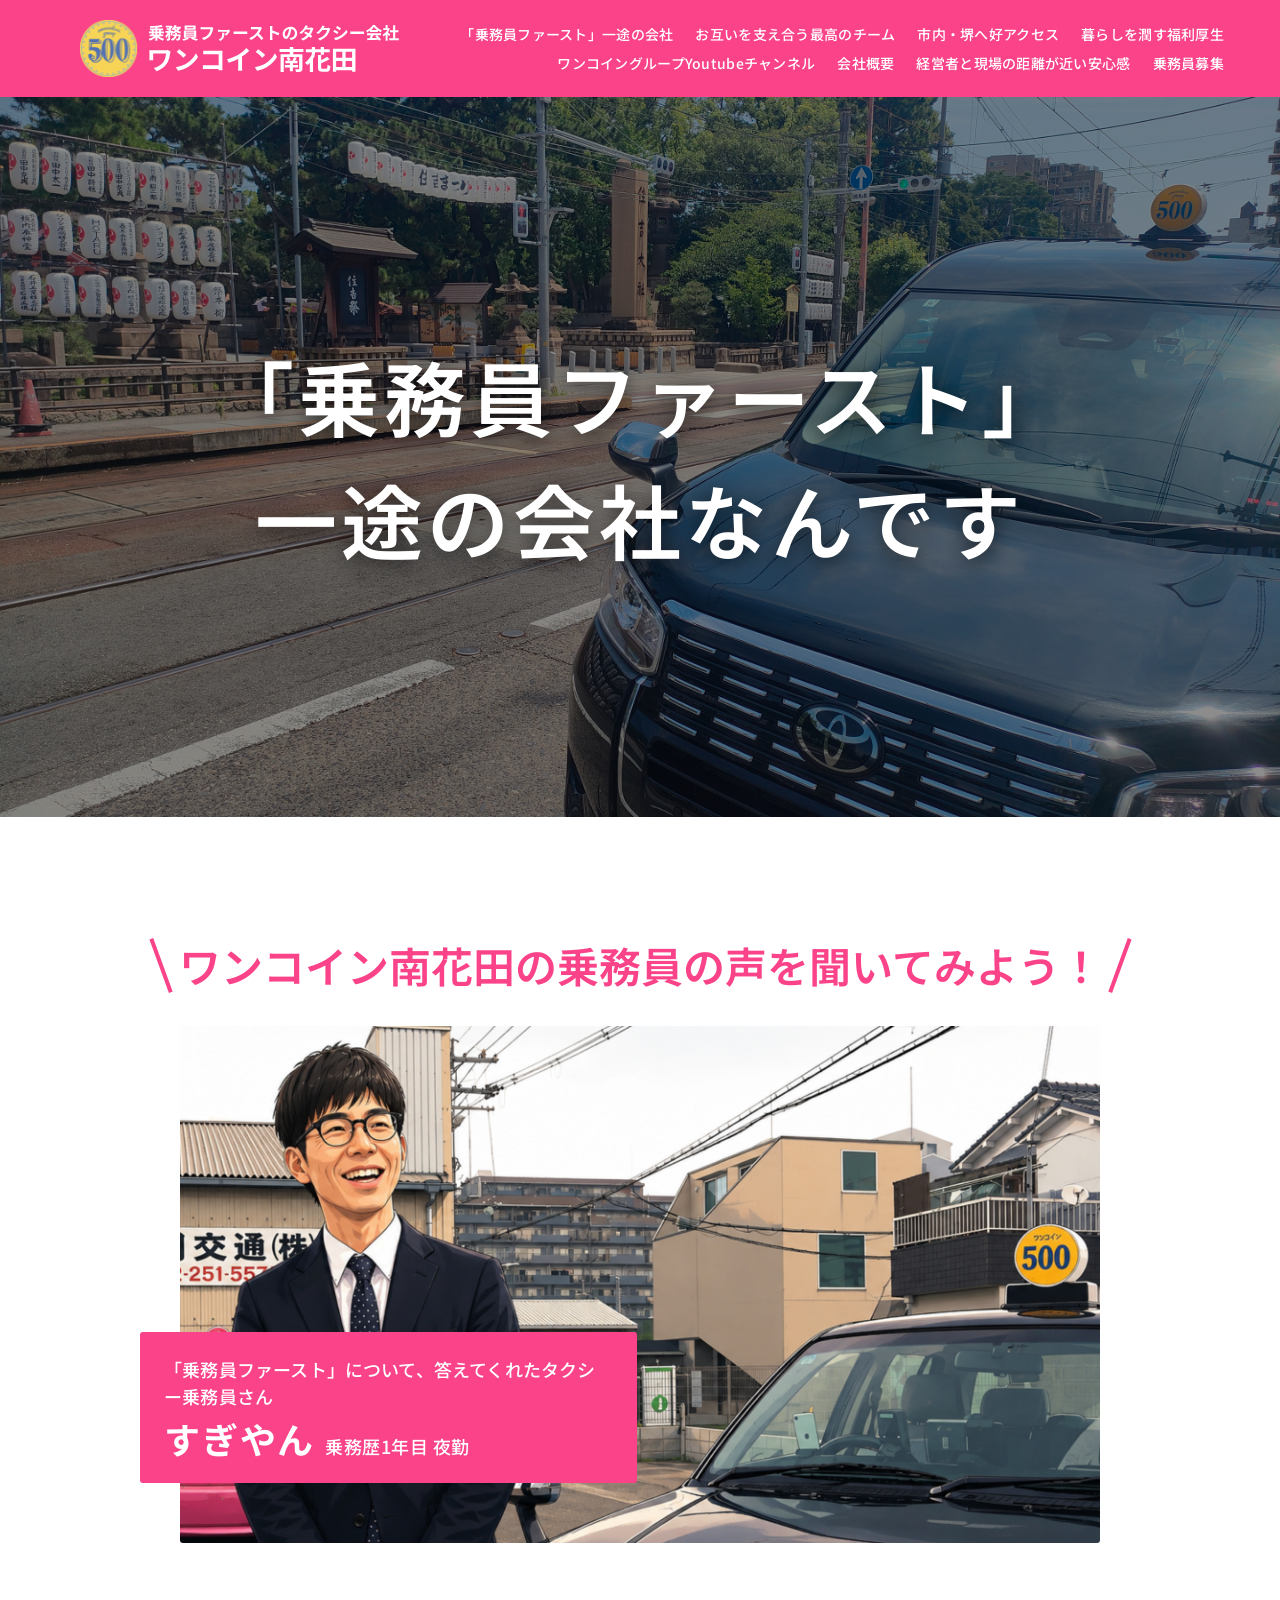
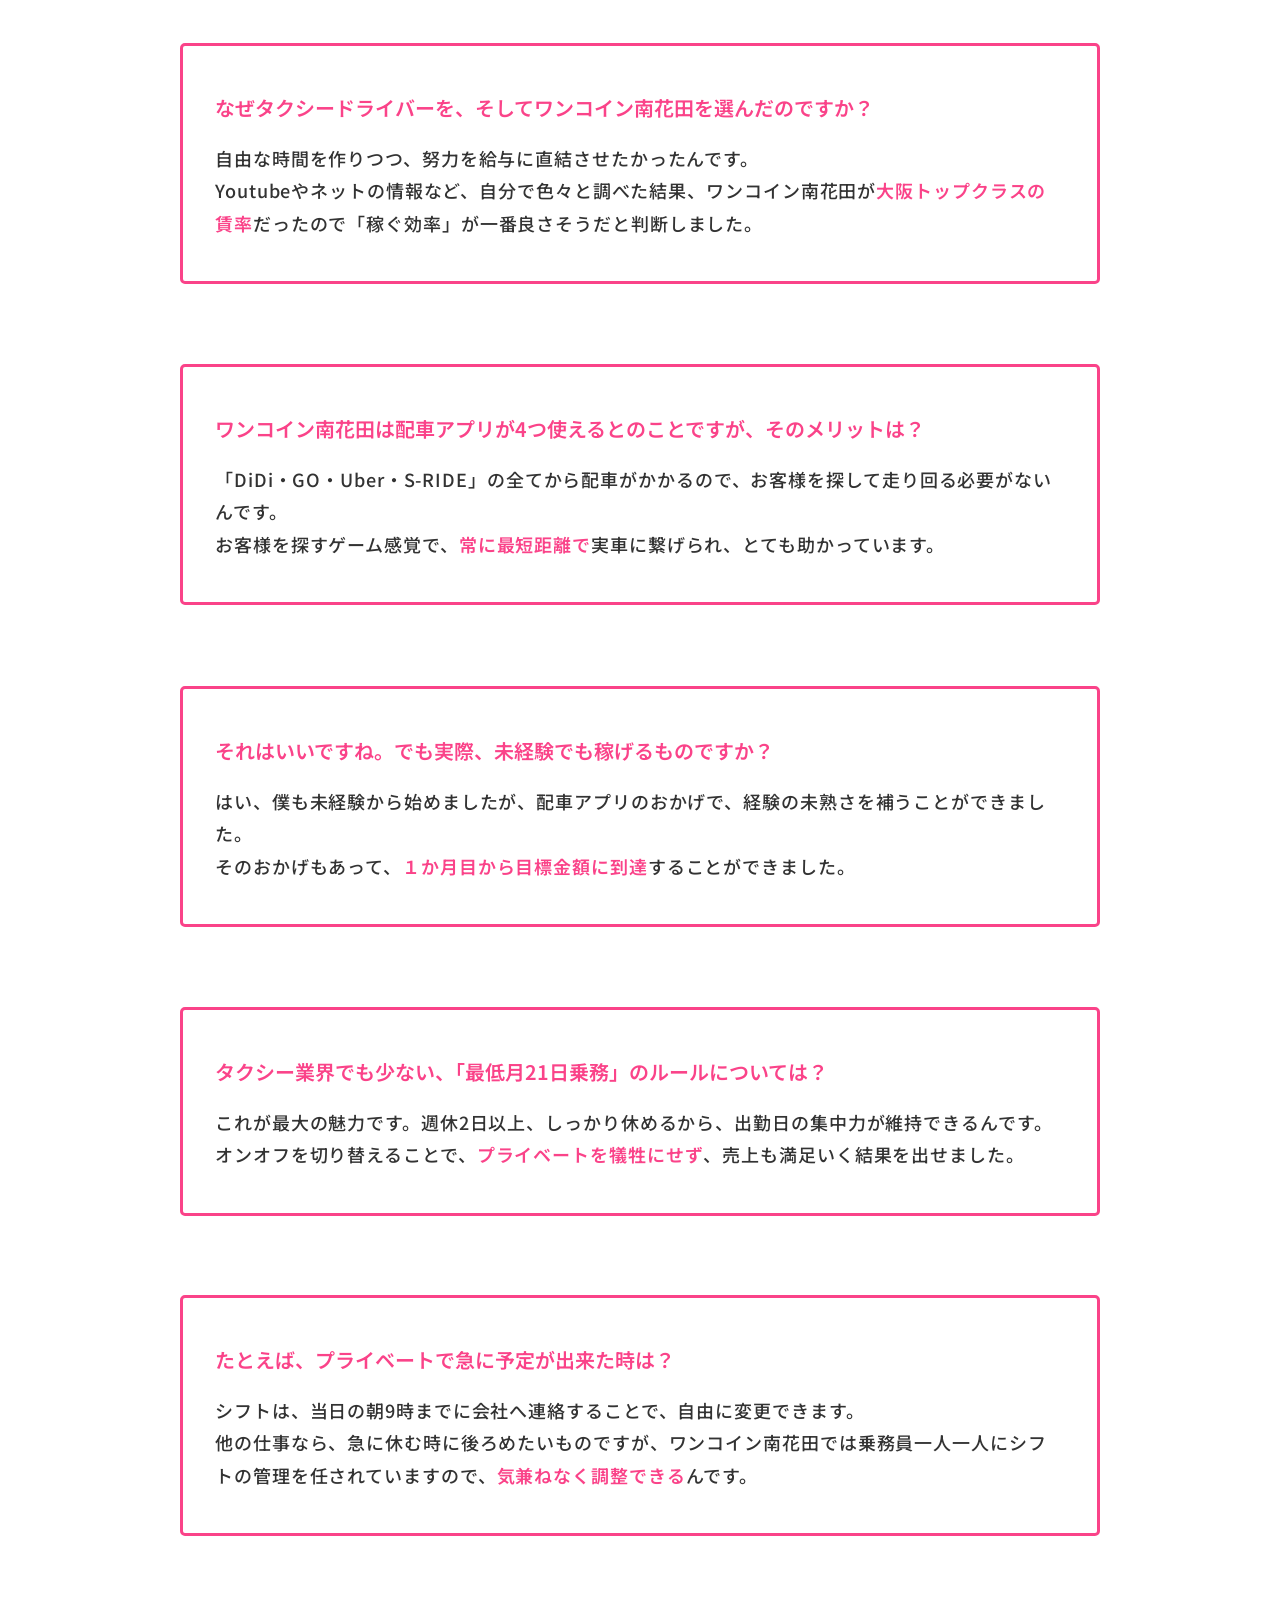
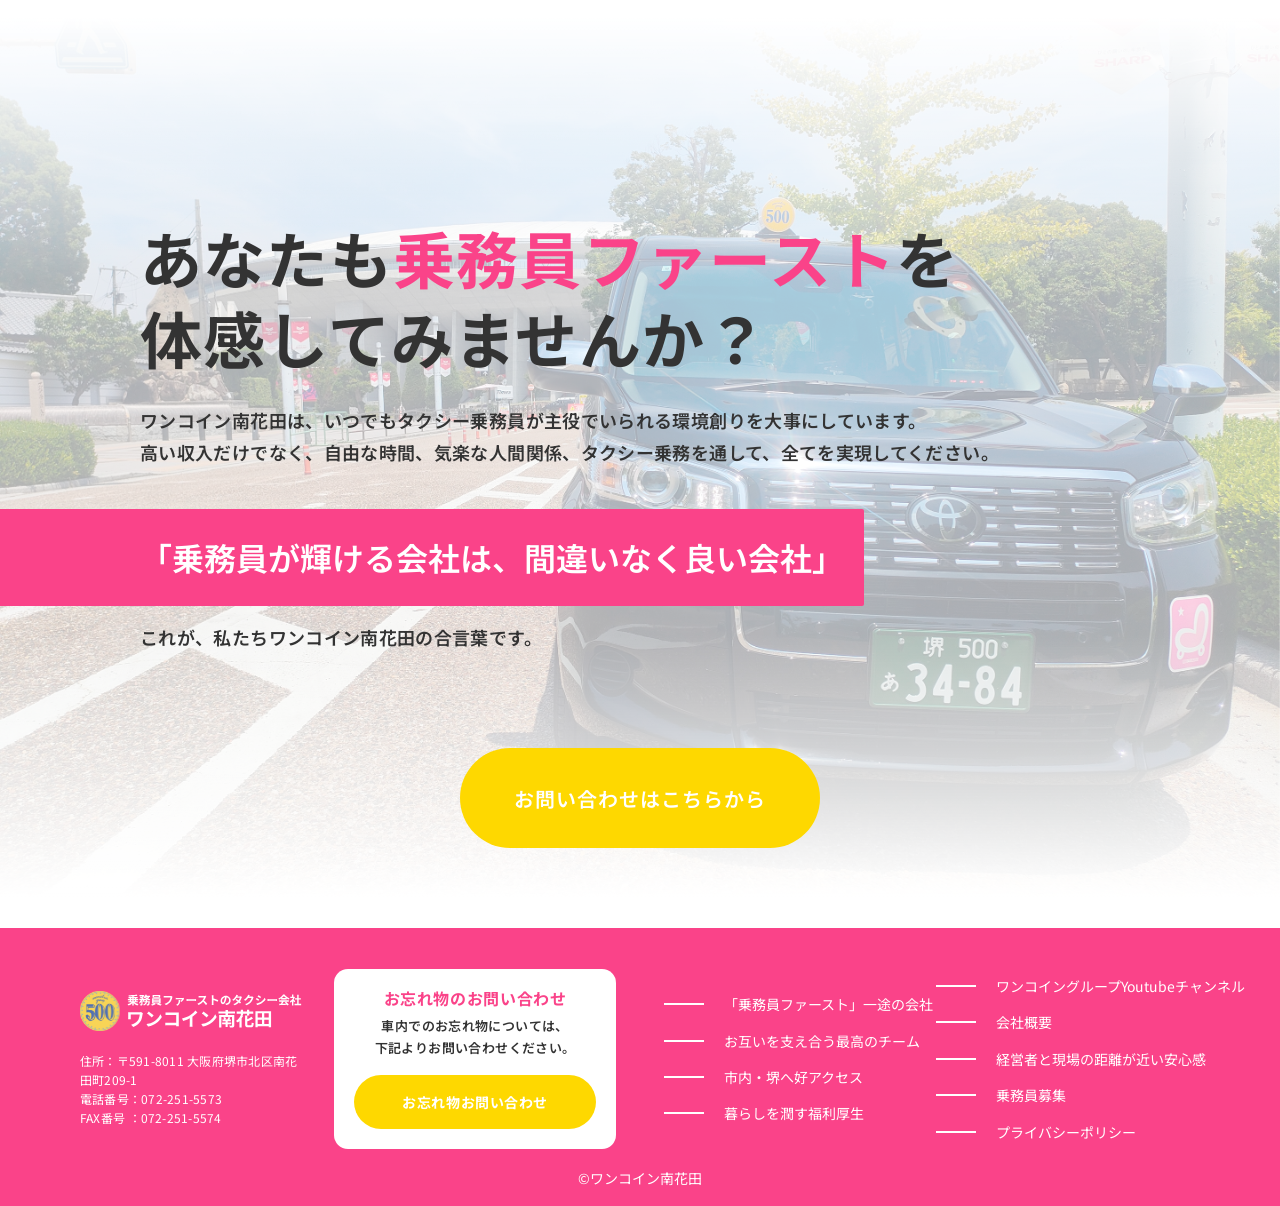
==== commit b8bc0e94: "テキスト差し替え" ====
--- a/crewfirst.html
+++ b/crewfirst.html
@@ -163,10 +163,12 @@
                     </a>
                     <div class="footer__contact">
                         <p>
-                            住所：〒591-8011 大阪府堺市北区南花田町209-1
+                            <a href="https://shintaxi.com/receiptsystem/">
+                                住所：〒591-8011 大阪府堺市北区南花田町209-1
+                            </a>
                         </p>
-                        <p>電話番号：072-251-5573</p>
-                        <p>FAX番号：072-251-5574</p>
+                        <p>電話番号<span>：072-251-5573</span></p>
+                        <p>FAX番号<span>：072-251-5574</span></p>
                     </div>
                 </div>
                 <div class="footer-lost-item">
--- a/css/footer.css
+++ b/css/footer.css
@@ -1 +1 @@
-html,body{scroll-behavior:smooth;font-size:62.5%;font-family:"Noto Sans JP",sans-serif;overflow-x:clip}:root{--header-h: 80px}body{padding-top:var(--header-h)}img{width:100%;max-width:100%;height:auto}.visuallyhidden{position:absolute;clip:rect(1px, 1px, 1px, 1px);-webkit-clip-path:inset(0px 0px 99.9% 99.9%);clip-path:inset(0px 0px 99.9% 99.9%);overflow:hidden;height:1px;width:1px;padding:0;border:0}.footer{background:#fa4389;color:#fff;padding-top:4rem}.footer .footer_inner{margin:0 auto;padding:0 40px}.footer .footer_inner .footer_left .footer__info{margin-bottom:24px}.footer .footer_inner .footer_left .footer__brand{display:block;margin-bottom:10px}.footer .footer_inner .footer_left .footer__brand img{display:block;width:100%;height:auto}.footer .footer_inner .footer_left .footer__contact{font-size:12px;line-height:1.5;letter-spacing:.02em}.footer .footer_inner .footer_left .footer__contact a{color:#fff}.footer .footer_inner .footer-lost-item{padding:20px 16px;border-radius:12px;background:#fff;color:#333;text-align:center}.footer .footer_inner .footer-lost-item__title{margin-bottom:8px;color:#fa4389;font-size:16px;font-weight:700;letter-spacing:.04em}.footer .footer_inner .footer-lost-item__text{margin-bottom:16px;font-size:12px;font-weight:600;line-height:1.7;letter-spacing:.03em}.footer .footer_inner .footer-lost-item__btn{display:inline-flex;align-items:center;justify-content:center;width:100%;max-width:320px;min-height:56px;padding:12px 20px;border-radius:999px;background:#fed800;color:#fff;font-size:14px;font-weight:700;letter-spacing:.04em;text-decoration:none}.footer .footer_inner .footer_nav{display:none}.footer .footer_bottom{padding:2rem 0;font-size:12px;text-align:center}+html,body{scroll-behavior:smooth;font-size:62.5%;font-family:"Noto Sans JP",sans-serif;overflow-x:clip}:root{--header-h: 80px}body{padding-top:var(--header-h)}img{width:100%;max-width:100%;height:auto}.visuallyhidden{position:absolute;clip:rect(1px, 1px, 1px, 1px);-webkit-clip-path:inset(0px 0px 99.9% 99.9%);clip-path:inset(0px 0px 99.9% 99.9%);overflow:hidden;height:1px;width:1px;padding:0;border:0}.footer{background:#fa4389;color:#fff;padding-top:4rem}.footer .footer_inner{margin:0 auto;padding:0 40px}.footer .footer_inner .footer_left .footer__info{margin-bottom:24px}.footer .footer_inner .footer_left .footer__brand{display:block;margin-bottom:10px}.footer .footer_inner .footer_left .footer__brand img{display:block;width:100%;height:auto}.footer .footer_inner .footer_left .footer__contact{font-size:12px;line-height:1.5;letter-spacing:.02em}.footer .footer_inner .footer_left .footer__contact a{color:#fff}.footer .footer_inner .footer_left .footer__contact p:nth-child(3) span{display:inline-block;margin-left:3.3px}.footer .footer_inner .footer-lost-item{padding:20px 16px;border-radius:12px;background:#fff;color:#333;text-align:center}.footer .footer_inner .footer-lost-item__title{margin-bottom:8px;color:#fa4389;font-size:16px;font-weight:700;letter-spacing:.04em}.footer .footer_inner .footer-lost-item__text{margin-bottom:16px;font-size:12px;font-weight:600;line-height:1.7;letter-spacing:.03em}.footer .footer_inner .footer-lost-item__btn{display:inline-flex;align-items:center;justify-content:center;width:100%;max-width:320px;min-height:56px;padding:12px 20px;border-radius:999px;background:#fed800;color:#fff;font-size:14px;font-weight:700;letter-spacing:.04em;text-decoration:none}.footer .footer_inner .footer_nav{display:none}.footer .footer_bottom{padding:2rem 0;font-size:12px;text-align:center}
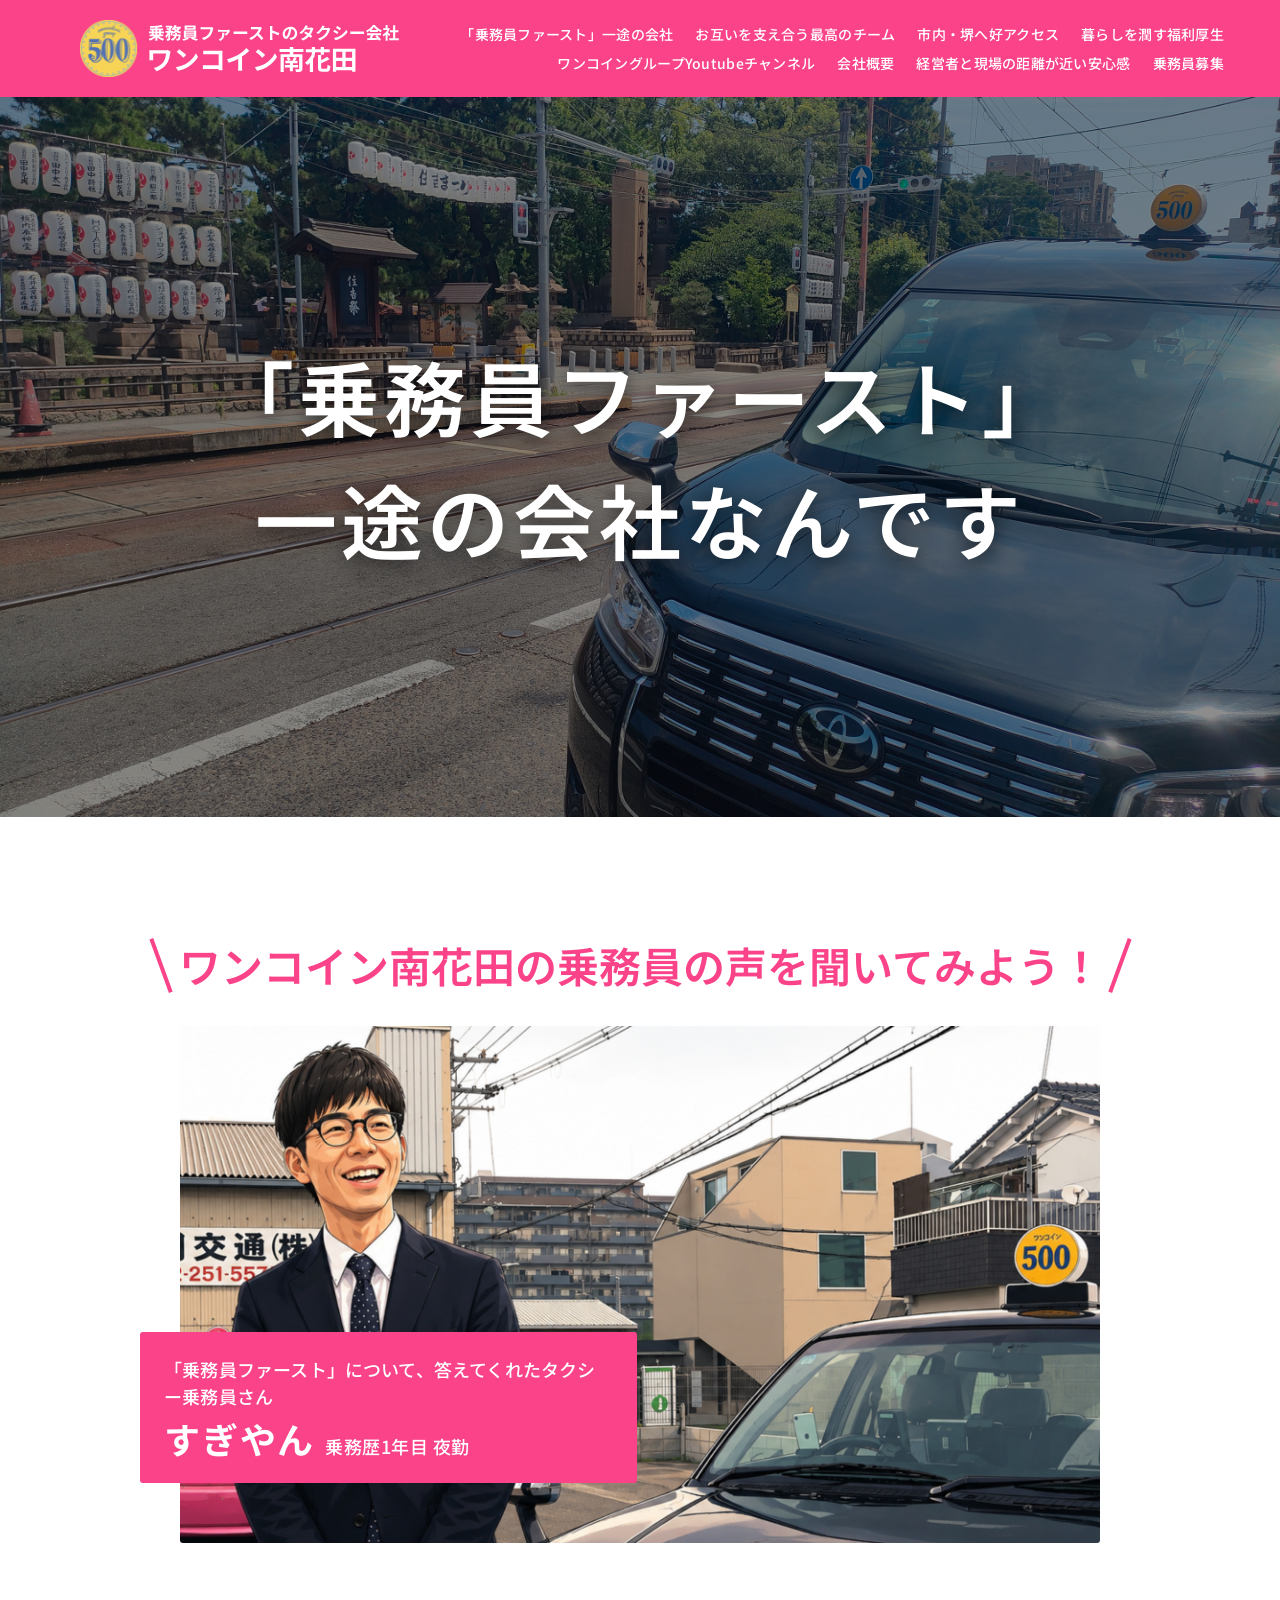
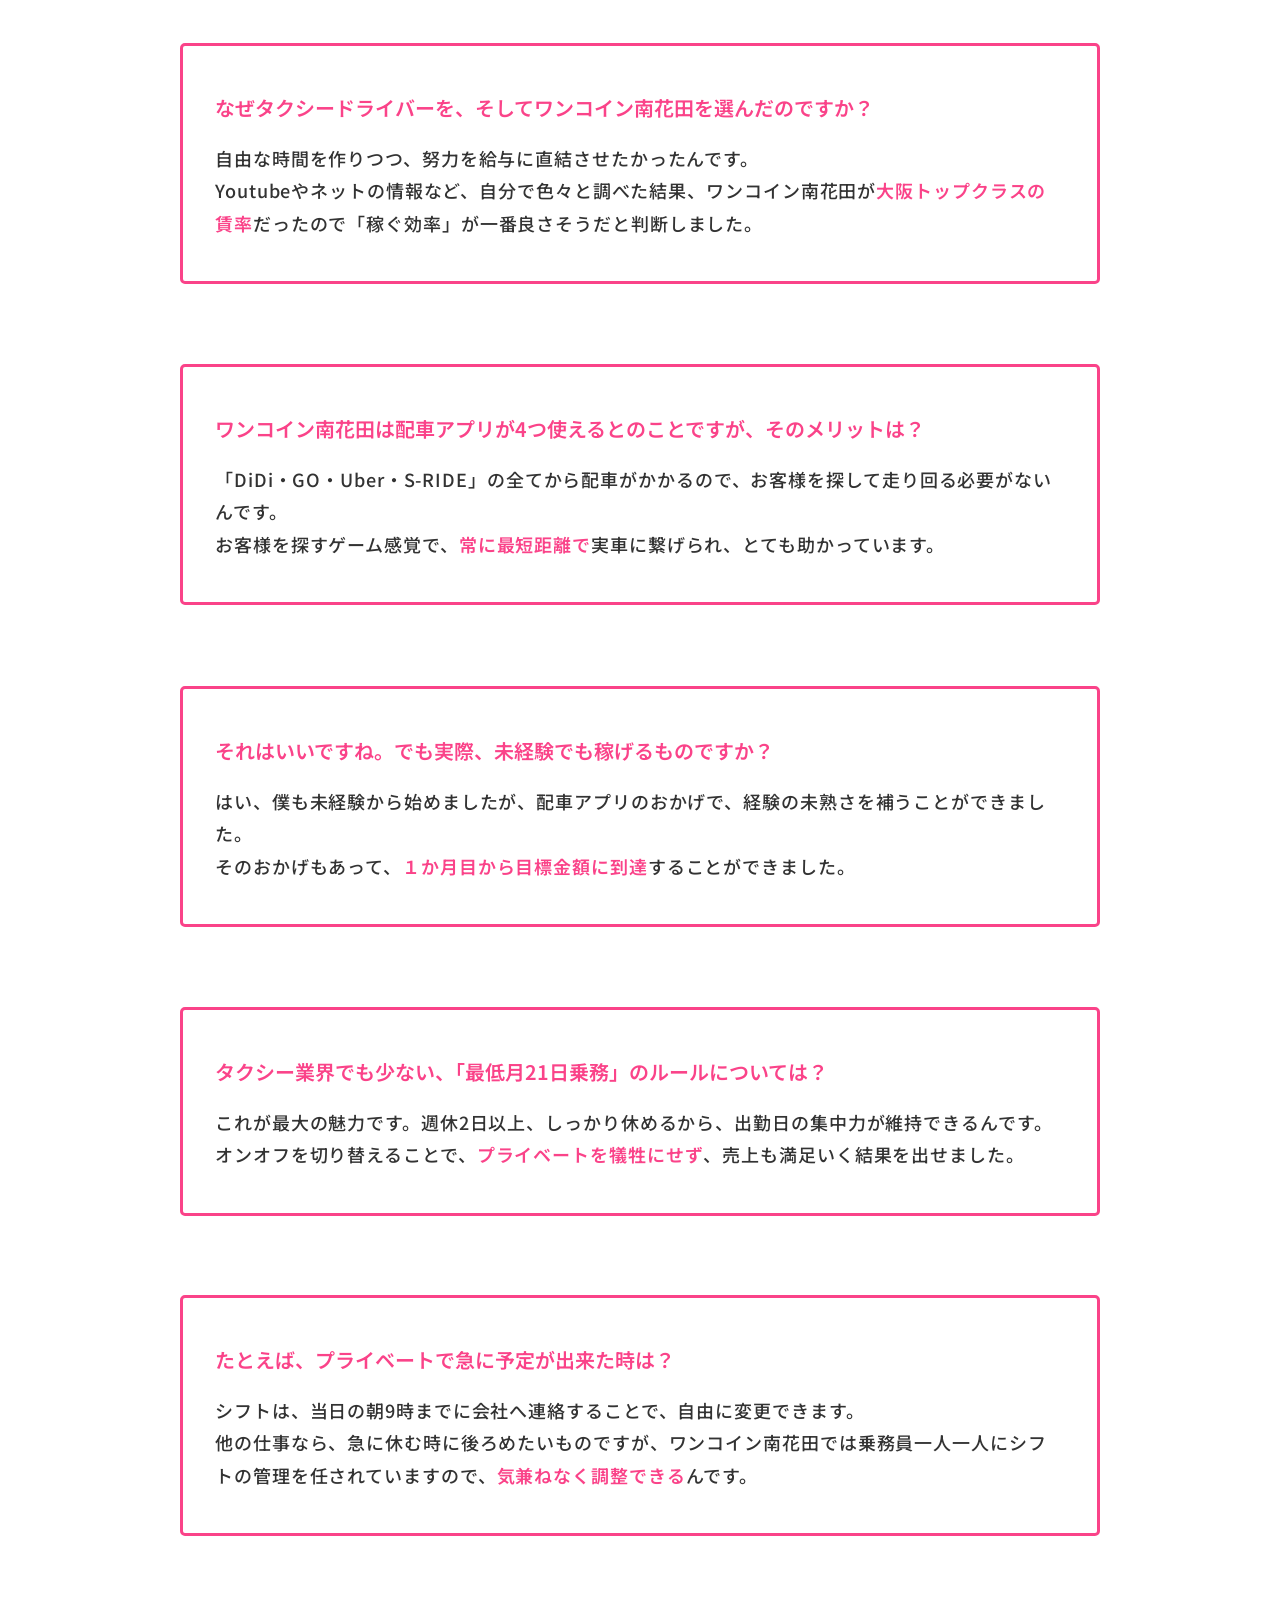
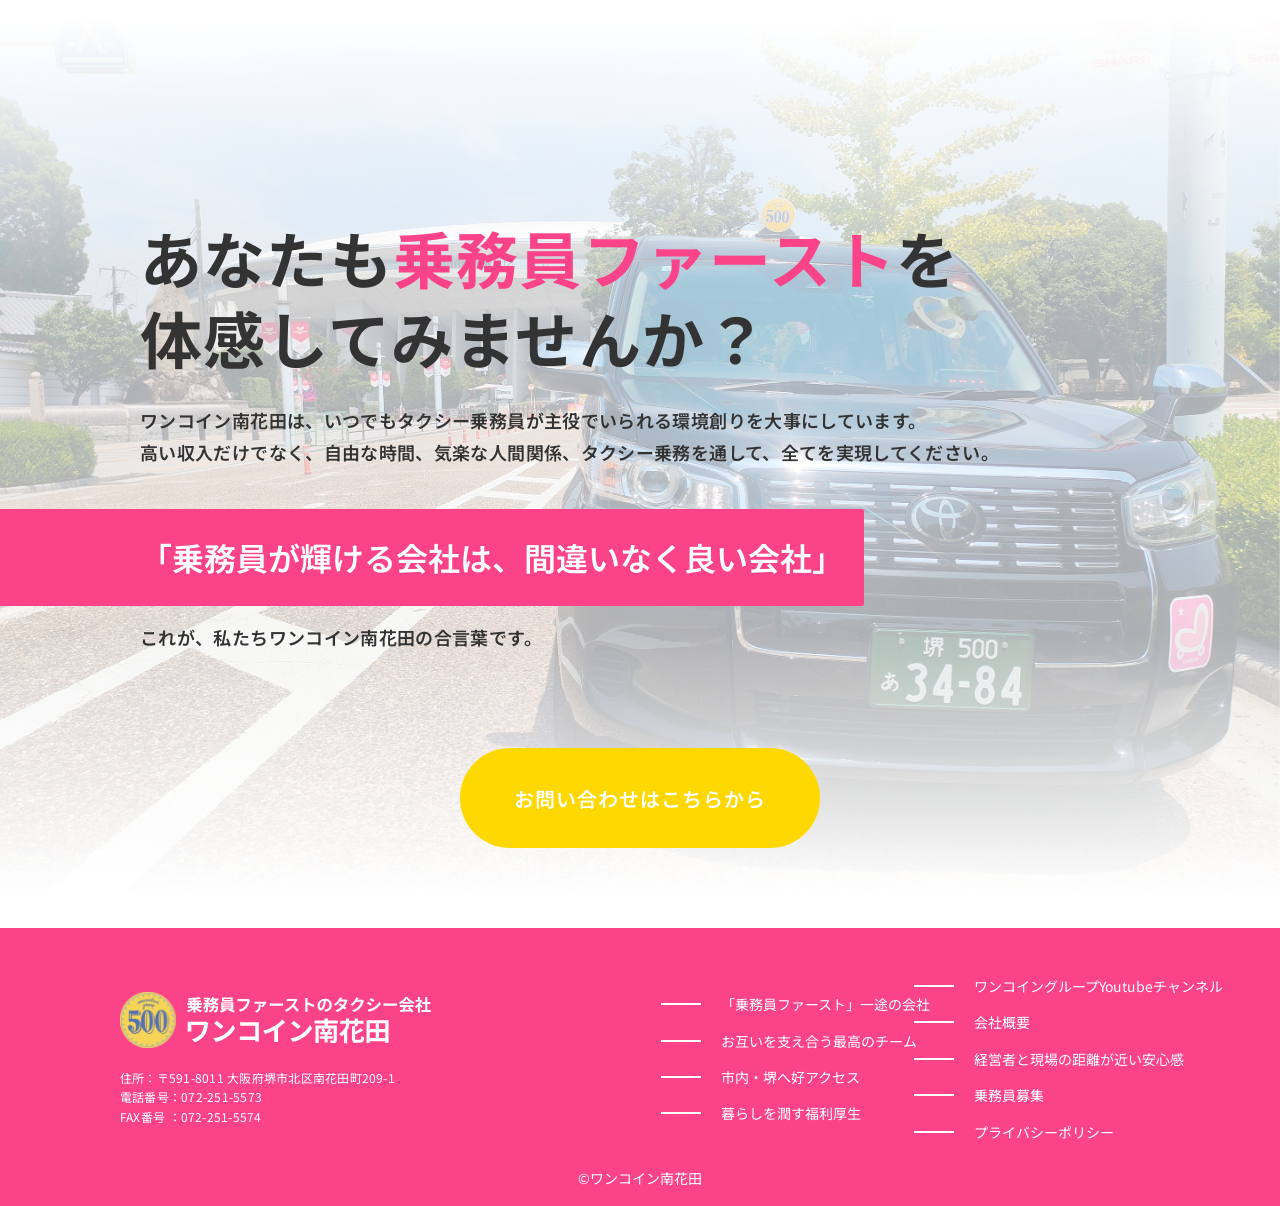
==== commit 693059c0: "Googleアナリティクス追加、お問い合わせ削除" ====
--- a/crewfirst.html
+++ b/crewfirst.html
@@ -3,13 +3,13 @@
 
 <head>
     <!-- Google tag (gtag.js) -->
-    <script async src="https://www.googletagmanager.com/gtag/js?id=G-41KLNCCV5X"></script>
+    <script async src="https://www.googletagmanager.com/gtag/js?id=G-3NLEB6MREJ"></script>
     <script>
         window.dataLayer = window.dataLayer || [];
         function gtag() { dataLayer.push(arguments); }
         gtag('js', new Date());
 
-        gtag('config', 'G-41KLNCCV5X');
+        gtag('config', 'G-3NLEB6MREJ');
     </script>
     <meta charset="UTF-8">
     <meta name="viewport" content="width=device-width, initial-scale=1.0, viewport-fit=cover">
@@ -163,15 +163,13 @@
                     </a>
                     <div class="footer__contact">
                         <p>
-                            <a href="https://shintaxi.com/receiptsystem/">
-                                住所：〒591-8011 大阪府堺市北区南花田町209-1
-                            </a>
+                            住所：〒591-8011 大阪府堺市北区南花田町209-1
                         </p>
                         <p>電話番号<span>：072-251-5573</span></p>
                         <p>FAX番号<span>：072-251-5574</span></p>
                     </div>
                 </div>
-                <div class="footer-lost-item">
+                <!-- <div class="footer-lost-item">
                     <p class="footer-lost-item__title">
                         お忘れ物のお問い合わせ
                     </p>
@@ -183,7 +181,7 @@
                         rel="noopener noreferrer">
                         お忘れ物お問い合わせ
                     </a>
-                </div>
+                </div> -->
             </div>
             <nav class="footer_nav" aria-label="フッターナビゲーション">
                 <ul class="footer_list_1">
--- a/css/footer_pc.css
+++ b/css/footer_pc.css
@@ -1 +1 @@
-html,body{scroll-behavior:smooth;font-size:62.5%;font-family:"Noto Sans JP",sans-serif;overflow-x:clip}:root{--header-h: 80px}body{padding-top:var(--header-h)}img{width:100%;max-width:100%;height:auto}.visuallyhidden{position:absolute;clip:rect(1px, 1px, 1px, 1px);-webkit-clip-path:inset(0px 0px 99.9% 99.9%);clip-path:inset(0px 0px 99.9% 99.9%);overflow:hidden;height:1px;width:1px;padding:0;border:0}@media(min-width: 768px){.footer{padding-top:40px}.footer .footer_inner{padding:0 80px;max-width:1440px;margin:0 auto;display:flex;align-items:center;justify-content:space-between;gap:48px}.footer .footer_inner .footer_left{flex:0 1 48%;display:flex;align-items:center;gap:32px}.footer .footer_inner .footer_left .footer__info{flex:0 1 48%;margin-bottom:0}.footer .footer_inner .footer_left .footer__brand{margin-bottom:20px;display:flex;align-items:center;gap:8px;transition:opacity .3s ease}.footer .footer_inner .footer_left .footer__brand img{width:100%;height:auto}.footer .footer_inner .footer_left .footer__brand:hover{opacity:.5}.footer .footer_inner .footer_left .footer__contact{font-size:12px;line-height:1.6}.footer .footer_inner .footer-lost-item{flex:0 1 320px;padding:20px;border-radius:14px}.footer .footer_inner .footer-lost-item__title{font-size:16px}.footer .footer_inner .footer-lost-item__text{font-size:13px}.footer .footer_inner .footer-lost-item__btn{width:100%;min-height:54px;transition:opacity .4s ease}.footer .footer_inner .footer-lost-item__btn:hover{opacity:.7}.footer .footer_inner .footer_nav{max-width:700px;display:flex;align-items:center;justify-content:flex-end;flex:0 1 48%}.footer .footer_inner .footer_list_1 li,.footer .footer_inner .footer_list_2 li{width:100%}.footer .footer_inner .footer_list_1 li a,.footer .footer_inner .footer_list_2 li a{position:relative;padding-left:60px;color:#fff;font-size:14px;line-height:2.6;white-space:nowrap;transition:opacity .3s ease}.footer .footer_inner .footer_list_1 li a::before,.footer .footer_inner .footer_list_2 li a::before{content:"";position:absolute;left:0;top:50%;width:40px;height:2px;background:#fff;transform:translateY(-50%);transition:transform .35s ease}.footer .footer_inner .footer_list_1 li a:hover,.footer .footer_inner .footer_list_2 li a:hover{opacity:.6}.footer .footer_inner .footer_list_1 li a:hover::before,.footer .footer_inner .footer_list_2 li a:hover::before{transform:translate(6px, -50%);opacity:.6}.footer .footer_inner .footer_list_1{margin-right:8%}.footer .footer_bottom{font-size:14px}}+html,body{scroll-behavior:smooth;font-size:62.5%;font-family:"Noto Sans JP",sans-serif;overflow-x:clip}:root{--header-h: 80px}body{padding-top:var(--header-h)}img{width:100%;max-width:100%;height:auto}.visuallyhidden{position:absolute;clip:rect(1px, 1px, 1px, 1px);-webkit-clip-path:inset(0px 0px 99.9% 99.9%);clip-path:inset(0px 0px 99.9% 99.9%);overflow:hidden;height:1px;width:1px;padding:0;border:0}@media(min-width: 768px){.footer{padding-top:40px}.footer .footer_inner{padding:0 80px;max-width:1440px;margin:0 auto;padding:0 120px;display:flex;align-items:center;justify-content:space-between;gap:48px}.footer .footer_inner .footer_left{flex:0 1 30%;display:flex;align-items:center;gap:32px}.footer .footer_inner .footer_left .footer__info{margin-bottom:0}.footer .footer_inner .footer_left .footer__brand{margin-bottom:20px;display:flex;align-items:center;gap:8px;transition:opacity .3s ease}.footer .footer_inner .footer_left .footer__brand img{width:100%;height:auto}.footer .footer_inner .footer_left .footer__brand:hover{opacity:.5}.footer .footer_inner .footer_left .footer__contact{font-size:12px;line-height:1.6}.footer .footer_inner .footer_nav{max-width:700px;display:flex;align-items:center;justify-content:flex-end;flex:0 1 48%}.footer .footer_inner .footer_list_1 li,.footer .footer_inner .footer_list_2 li{width:100%}.footer .footer_inner .footer_list_1 li a,.footer .footer_inner .footer_list_2 li a{position:relative;padding-left:60px;color:#fff;font-size:14px;line-height:2.6;white-space:nowrap;transition:opacity .3s ease}.footer .footer_inner .footer_list_1 li a::before,.footer .footer_inner .footer_list_2 li a::before{content:"";position:absolute;left:0;top:50%;width:40px;height:2px;background:#fff;transform:translateY(-50%);transition:transform .35s ease}.footer .footer_inner .footer_list_1 li a:hover,.footer .footer_inner .footer_list_2 li a:hover{opacity:.6}.footer .footer_inner .footer_list_1 li a:hover::before,.footer .footer_inner .footer_list_2 li a:hover::before{transform:translate(6px, -50%);opacity:.6}.footer .footer_inner .footer_list_1{margin-right:8%}.footer .footer_bottom{font-size:14px}}
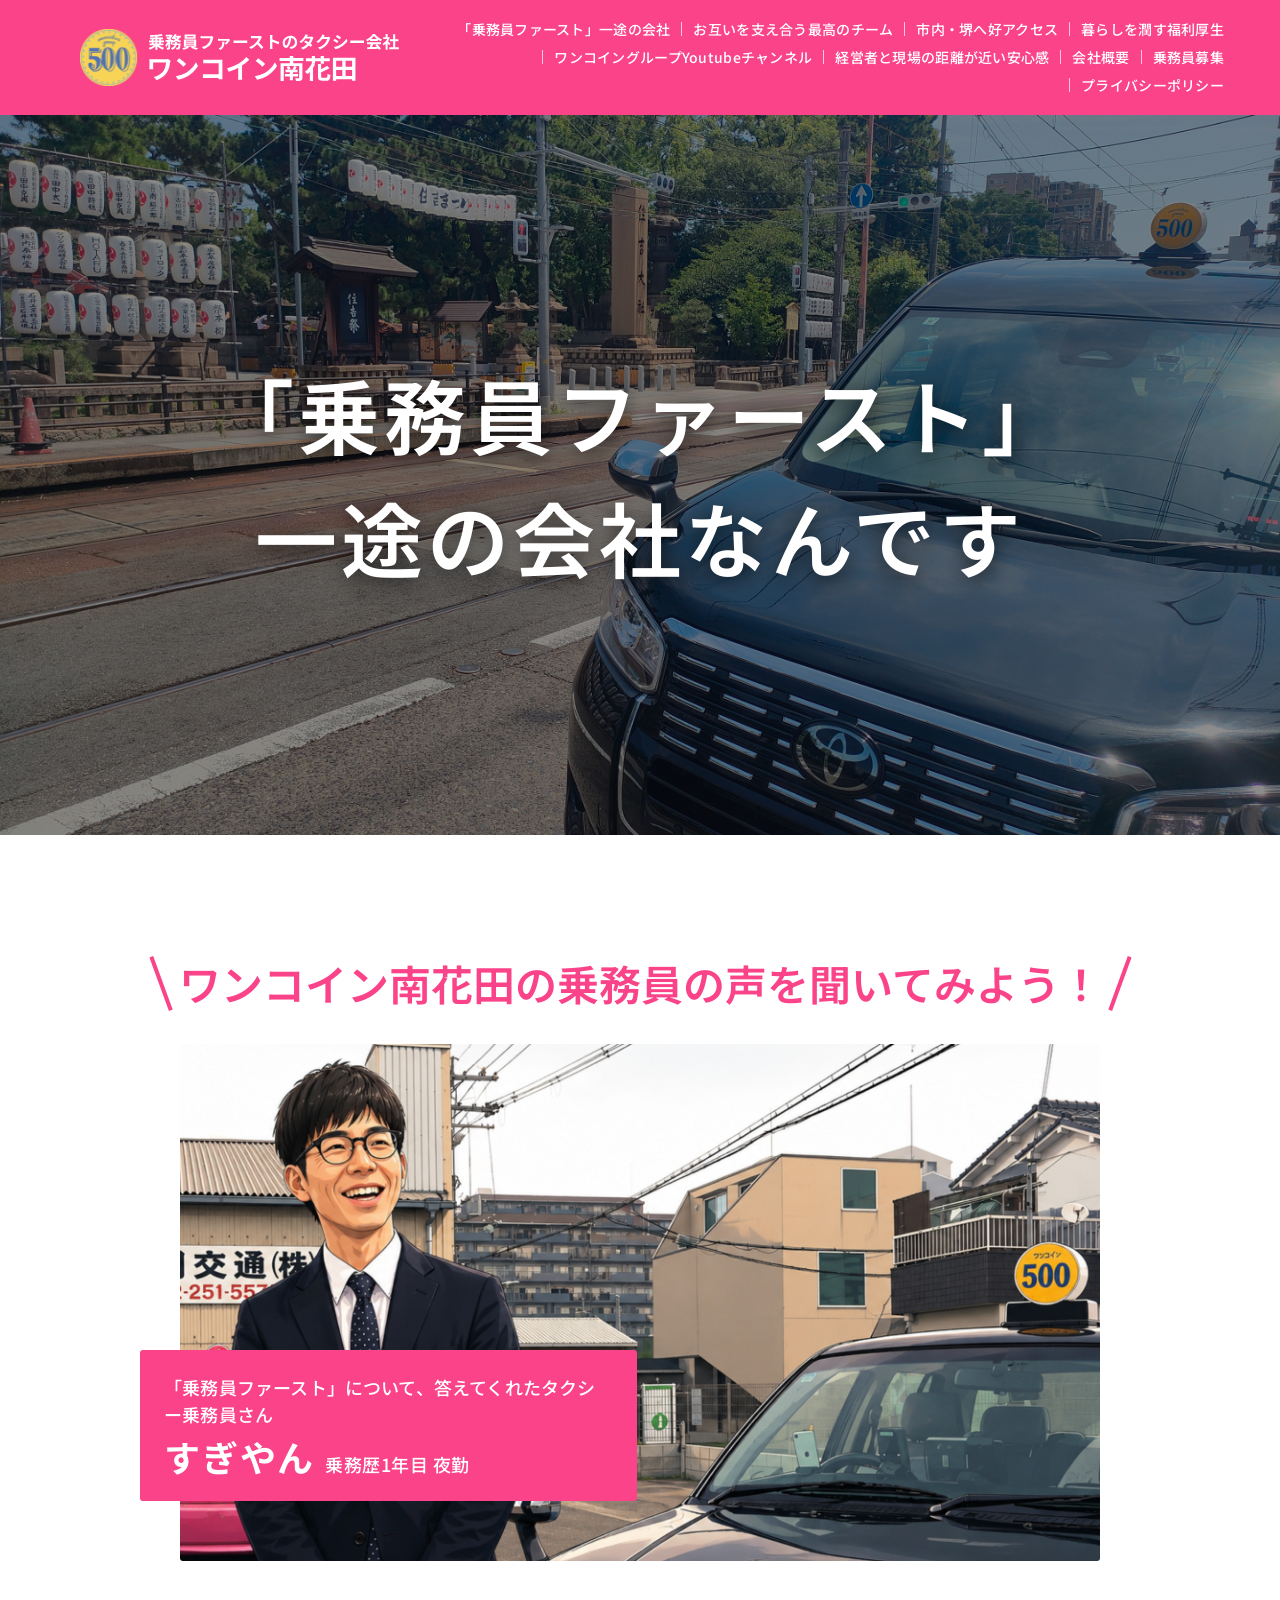
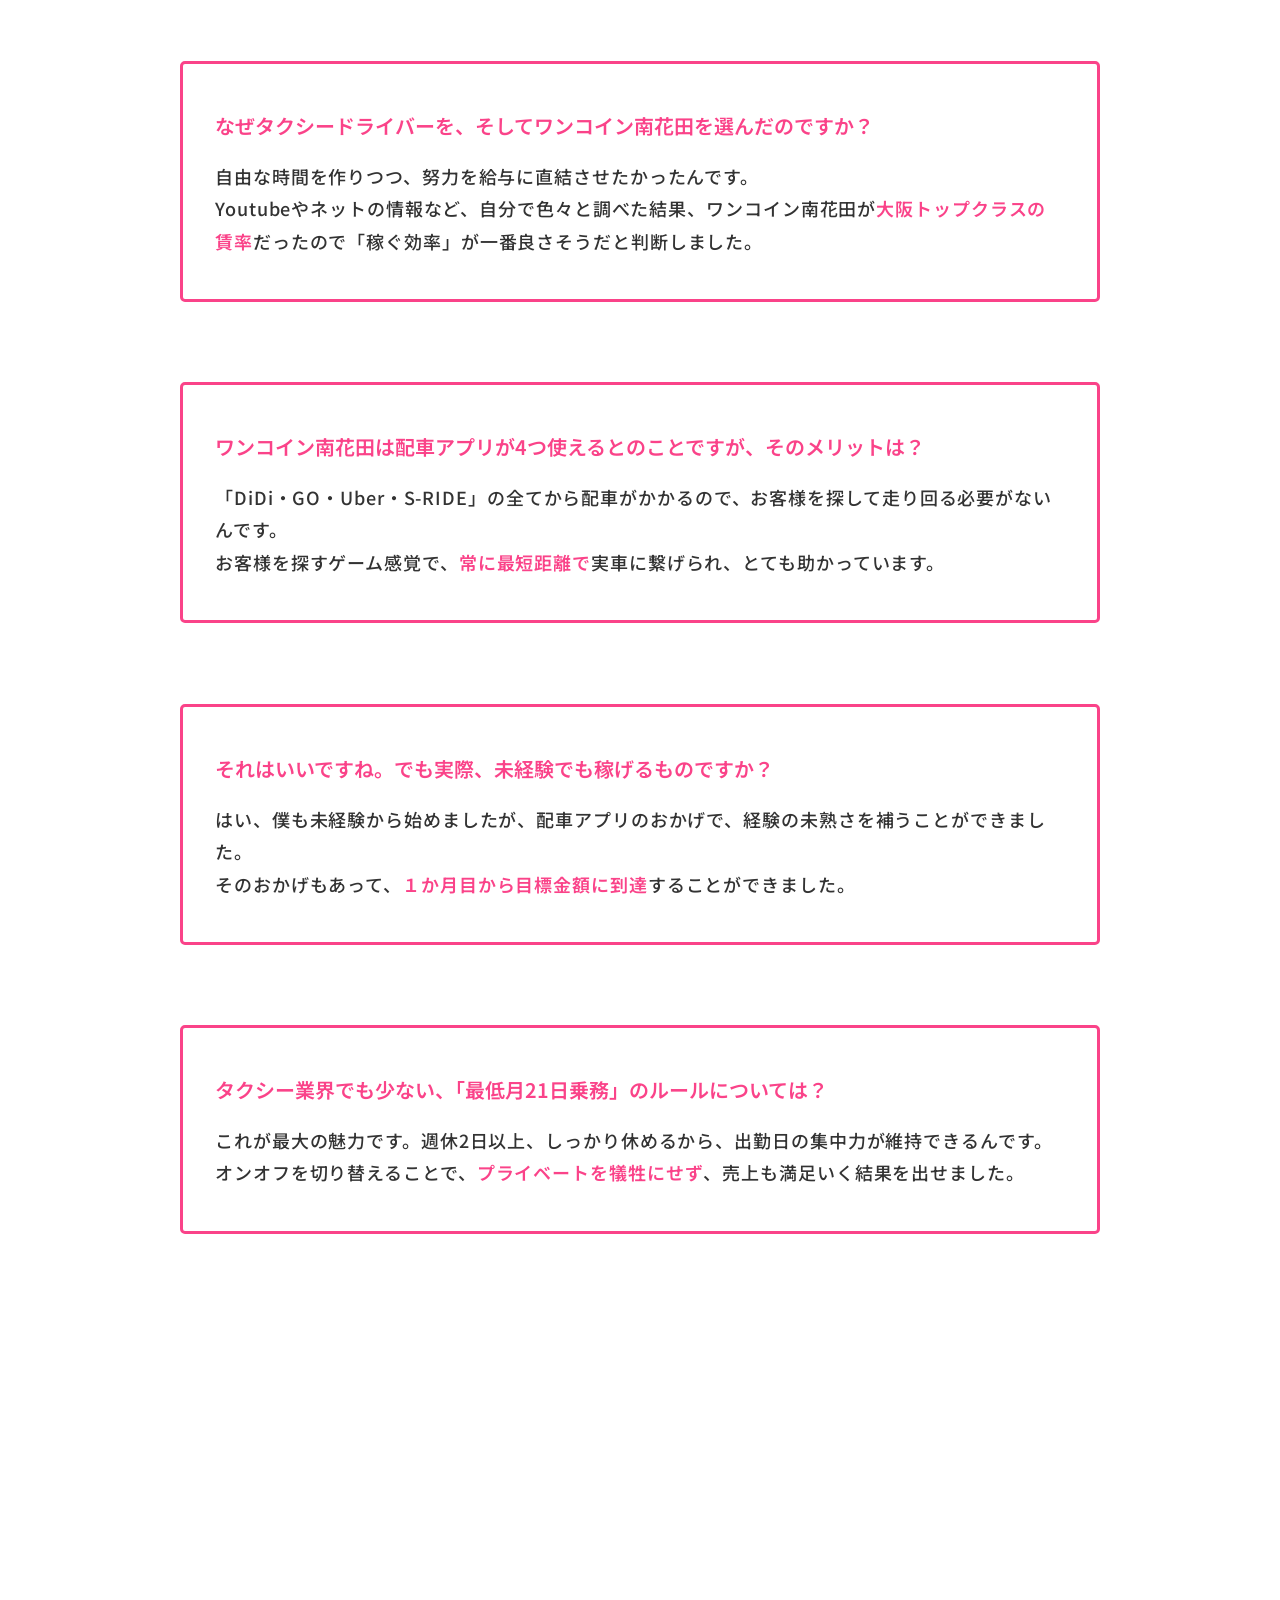
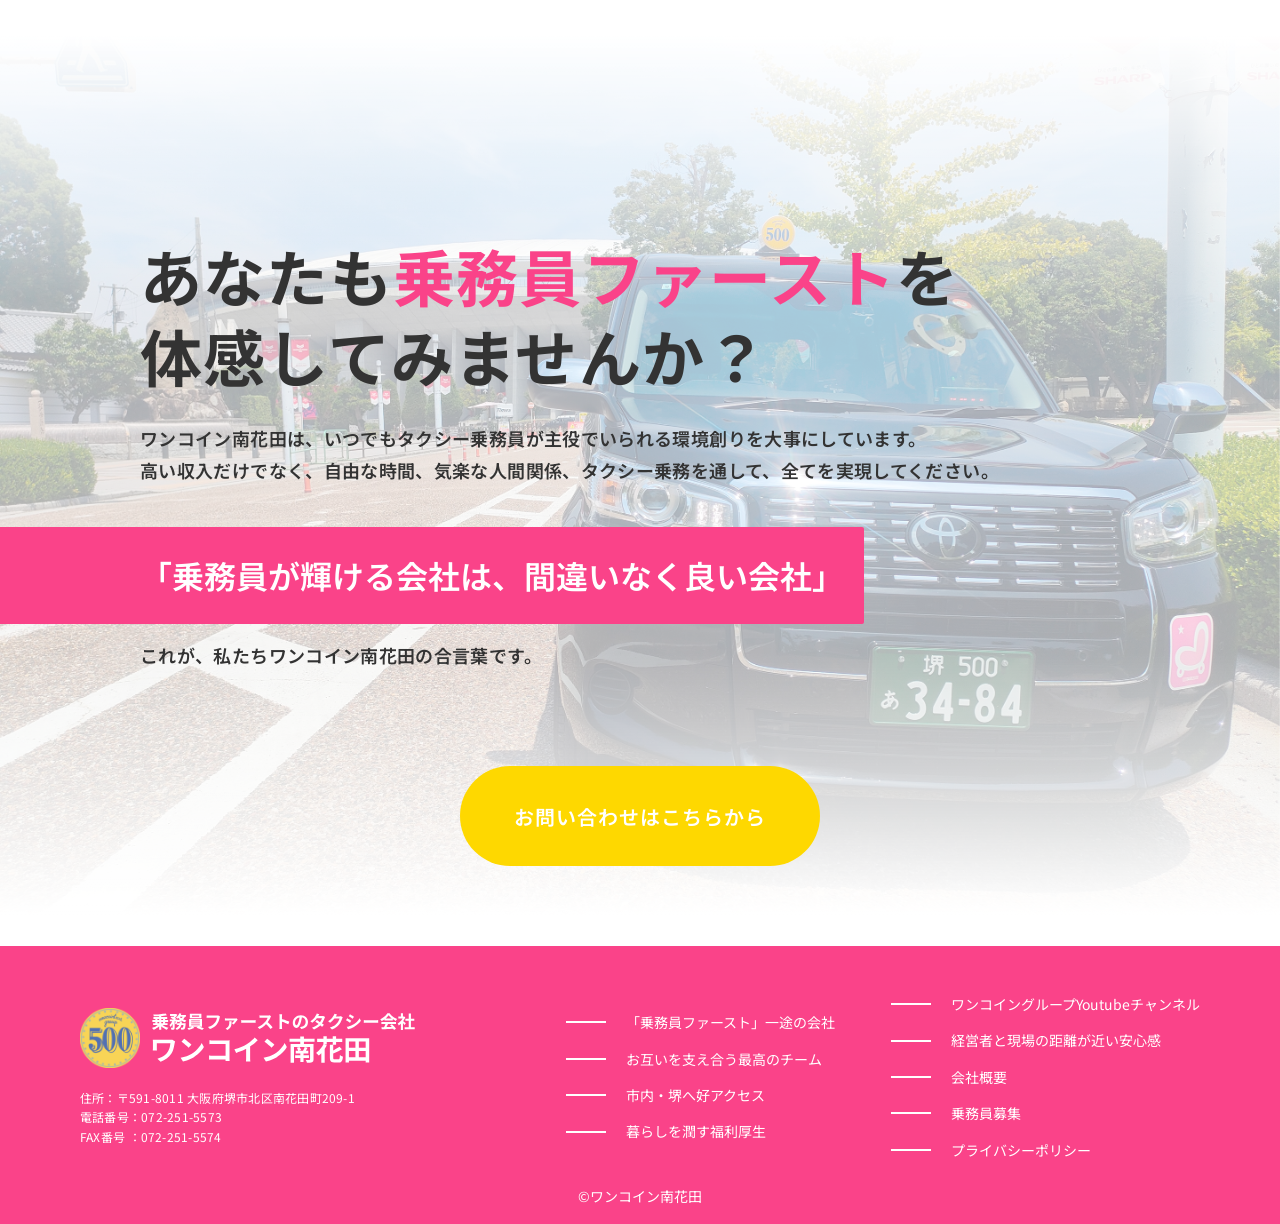
==== commit 6660b736: "ヘッダー・フッター修正" ====
--- a/crewfirst.html
+++ b/crewfirst.html
@@ -74,8 +74,8 @@
                         <li><a href="workstyle.html">市内・堺へ好アクセス</a></li>
                         <li><a href="media.html">暮らしを潤す福利厚生</a></li>
                         <li><a href="https://www.youtube.com/@onecointaxi500">ワンコイングループYoutubeチャンネル</a></li>
+                        <li><a href="index.html#close">経営者と現場の距離が近い安心感</a></li>
                         <li><a href="index.html#company">会社概要</a></li>
-                        <li><a href="index.html#close">経営者と現場の距離が近い安心感</a></li>
                         <li><a class="js-contact-btn" href="https://1cointaxi.com/contact/">乗務員募集</a></li>
                         <li class="sp"><a href="https://1cointaxi.com/privacy/">プライバシーポリシー</a></li>
                     </ul>
@@ -192,8 +192,8 @@
                 </ul>
                 <ul class="footer_list_2">
                     <li><a href="https://www.youtube.com/@onecointaxi500">ワンコイングループYoutubeチャンネル</a></li>
+                    <li><a href="index.html#close">経営者と現場の距離が近い安心感</a></li>
                     <li><a href="index.html#company">会社概要</a></li>
-                    <li><a href="index.html#close">経営者と現場の距離が近い安心感</a></li>
                     <li><a class="js-contact-btn" href="https://1cointaxi.com/contact/">乗務員募集</a></li>
                     <li><a href="https://1cointaxi.com/privacy/">プライバシーポリシー</a></li>
                 </ul>
--- a/css/header_pc.css
+++ b/css/header_pc.css
@@ -1 +1 @@
-html,body{scroll-behavior:smooth;font-size:62.5%;font-family:"Noto Sans JP",sans-serif;overflow-x:clip}:root{--header-h: 80px}body{padding-top:var(--header-h)}img{width:100%;max-width:100%;height:auto}.visuallyhidden{position:absolute;clip:rect(1px, 1px, 1px, 1px);-webkit-clip-path:inset(0px 0px 99.9% 99.9%);clip-path:inset(0px 0px 99.9% 99.9%);overflow:hidden;height:1px;width:1px;padding:0;border:0}@media(min-width: 768px){header{position:fixed;inset:0 0 auto 0;z-index:1000;background:rgba(0,0,0,0);overflow:hidden}header::before{content:"";position:absolute;inset:0;background:#fa4389;transform:scaleX(0);transform-origin:left;animation:header-wipe .8s cubic-bezier(0.22, 1, 0.36, 1) forwards;z-index:0}header #header-top{position:relative;z-index:1;max-width:1440px;margin:0 auto;padding:20px 80px;display:flex;align-items:center;gap:24px;opacity:0;transform:translateY(-10px);animation:header-items .55s ease-out forwards;animation-delay:.35s}header .header__brand{flex:1 0 30%;display:block;transition:opacity .3s ease}header .header__brand img{max-width:320px;width:100%;height:auto}header .header__brand:hover{opacity:.5}header .openbtn{display:none}header #g-nav{flex:1 0 70%;position:static;width:auto;height:auto;inset:auto;transform:none;background:rgba(0,0,0,0);transition:none;z-index:auto}header #g-nav.panelactive{right:auto}header #g-nav.panelactive #g-nav-list{position:static;width:auto;height:auto;overflow:visible}header #g-nav-list{width:100%}header #g-nav-list ul{position:static;display:flex;justify-content:flex-end;flex-wrap:wrap;gap:10px 22px;max-width:920px;margin-left:auto}header #g-nav li{text-align:left}header #g-nav li a{display:inline-block;padding:0;color:#fff;font-weight:500;font-size:14px;line-height:1.3;letter-spacing:.02em;white-space:nowrap;transition:opacity .4s ease,transform .4s ease}header #g-nav li a:hover{opacity:.7;transform:translateY(-2px)}@keyframes header-wipe{to{transform:scaleX(1)}}@keyframes header-items{to{opacity:1;transform:translateY(0)}}.pc{display:block}.sp{display:none}}+html,body{scroll-behavior:smooth;font-size:62.5%;font-family:"Noto Sans JP",sans-serif;overflow-x:clip}:root{--header-h: 80px}body{padding-top:var(--header-h)}img{width:100%;max-width:100%;height:auto}.visuallyhidden{position:absolute;clip:rect(1px, 1px, 1px, 1px);-webkit-clip-path:inset(0px 0px 99.9% 99.9%);clip-path:inset(0px 0px 99.9% 99.9%);overflow:hidden;height:1px;width:1px;padding:0;border:0}@media(min-width: 768px){header{position:fixed;inset:0 0 auto 0;z-index:1000;background:rgba(0,0,0,0);overflow:hidden}header::before{content:"";position:absolute;inset:0;background:#fa4389;transform:scaleX(0);transform-origin:left;animation:header-wipe .8s cubic-bezier(0.22, 1, 0.36, 1) forwards;z-index:0}header #header-top{position:relative;z-index:1;max-width:1440px;margin:0 auto;padding:20px 80px;display:flex;align-items:center;gap:24px;opacity:0;transform:translateY(-10px);animation:header-items .55s ease-out forwards;animation-delay:.35s}header .header__brand{flex:1 0 30%;display:block;transition:opacity .3s ease}header .header__brand img{max-width:320px;width:100%;height:auto}header .header__brand:hover{opacity:.5}header .openbtn{display:none}header #g-nav{flex:1 0 70%;position:static;width:auto;height:auto;inset:auto;transform:none;background:rgba(0,0,0,0);transition:none;z-index:auto}header #g-nav.panelactive{right:auto}header #g-nav.panelactive #g-nav-list{position:static;width:auto;height:auto;overflow:visible}header #g-nav-list{width:100%}header #g-nav-list ul{position:static;display:flex;justify-content:flex-end;flex-wrap:wrap;gap:10px 0;max-width:920px;margin-left:auto}header #g-nav li{display:flex;align-items:center;text-align:left}header #g-nav li+li::before{content:"";display:block;flex-shrink:0;width:1px;height:14px;margin:0 11px;background:hsla(0,0%,100%,.7)}header #g-nav li a{display:inline-block;padding:0;color:#fff;font-weight:500;font-size:14px;line-height:1.3;letter-spacing:.02em;white-space:nowrap;transition:opacity .4s ease,transform .4s ease}header #g-nav li a:hover{opacity:.7;transform:translateY(-2px)}@keyframes header-wipe{to{transform:scaleX(1)}}@keyframes header-items{to{opacity:1;transform:translateY(0)}}.pc{display:block}.sp{display:none}}
--- a/css/footer_pc.css
+++ b/css/footer_pc.css
@@ -1 +1 @@
-html,body{scroll-behavior:smooth;font-size:62.5%;font-family:"Noto Sans JP",sans-serif;overflow-x:clip}:root{--header-h: 80px}body{padding-top:var(--header-h)}img{width:100%;max-width:100%;height:auto}.visuallyhidden{position:absolute;clip:rect(1px, 1px, 1px, 1px);-webkit-clip-path:inset(0px 0px 99.9% 99.9%);clip-path:inset(0px 0px 99.9% 99.9%);overflow:hidden;height:1px;width:1px;padding:0;border:0}@media(min-width: 768px){.footer{padding-top:40px}.footer .footer_inner{padding:0 80px;max-width:1440px;margin:0 auto;padding:0 120px;display:flex;align-items:center;justify-content:space-between;gap:48px}.footer .footer_inner .footer_left{flex:0 1 30%;display:flex;align-items:center;gap:32px}.footer .footer_inner .footer_left .footer__info{margin-bottom:0}.footer .footer_inner .footer_left .footer__brand{margin-bottom:20px;display:flex;align-items:center;gap:8px;transition:opacity .3s ease}.footer .footer_inner .footer_left .footer__brand img{width:100%;height:auto}.footer .footer_inner .footer_left .footer__brand:hover{opacity:.5}.footer .footer_inner .footer_left .footer__contact{font-size:12px;line-height:1.6}.footer .footer_inner .footer_nav{max-width:700px;display:flex;align-items:center;justify-content:flex-end;flex:0 1 48%}.footer .footer_inner .footer_list_1 li,.footer .footer_inner .footer_list_2 li{width:100%}.footer .footer_inner .footer_list_1 li a,.footer .footer_inner .footer_list_2 li a{position:relative;padding-left:60px;color:#fff;font-size:14px;line-height:2.6;white-space:nowrap;transition:opacity .3s ease}.footer .footer_inner .footer_list_1 li a::before,.footer .footer_inner .footer_list_2 li a::before{content:"";position:absolute;left:0;top:50%;width:40px;height:2px;background:#fff;transform:translateY(-50%);transition:transform .35s ease}.footer .footer_inner .footer_list_1 li a:hover,.footer .footer_inner .footer_list_2 li a:hover{opacity:.6}.footer .footer_inner .footer_list_1 li a:hover::before,.footer .footer_inner .footer_list_2 li a:hover::before{transform:translate(6px, -50%);opacity:.6}.footer .footer_inner .footer_list_1{margin-right:8%}.footer .footer_bottom{font-size:14px}}+html,body{scroll-behavior:smooth;font-size:62.5%;font-family:"Noto Sans JP",sans-serif;overflow-x:clip}:root{--header-h: 80px}body{padding-top:var(--header-h)}img{width:100%;max-width:100%;height:auto}.visuallyhidden{position:absolute;clip:rect(1px, 1px, 1px, 1px);-webkit-clip-path:inset(0px 0px 99.9% 99.9%);clip-path:inset(0px 0px 99.9% 99.9%);overflow:hidden;height:1px;width:1px;padding:0;border:0}@media(min-width: 768px){.footer{padding-top:40px}.footer .footer_inner{padding:0 80px;max-width:1440px;margin:0 auto;display:flex;align-items:center;justify-content:space-between;gap:48px}.footer .footer_inner .footer_left{flex:0 1 30%;display:flex;align-items:center;gap:32px}.footer .footer_inner .footer_left .footer__info{margin-bottom:0}.footer .footer_inner .footer_left .footer__brand{margin-bottom:20px;display:flex;align-items:center;gap:8px;transition:opacity .3s ease}.footer .footer_inner .footer_left .footer__brand img{width:100%;height:auto}.footer .footer_inner .footer_left .footer__brand:hover{opacity:.5}.footer .footer_inner .footer_left .footer__contact{font-size:12px;line-height:1.6}.footer .footer_inner .footer_nav{max-width:700px;display:flex;align-items:center;justify-content:flex-end;flex:0 1 70%}.footer .footer_inner .footer_list_1 li,.footer .footer_inner .footer_list_2 li{width:100%}.footer .footer_inner .footer_list_1 li a,.footer .footer_inner .footer_list_2 li a{display:block;position:relative;padding-left:60px;color:#fff;font-size:14px;line-height:2.6;white-space:nowrap;transition:opacity .3s ease}.footer .footer_inner .footer_list_1 li a::before,.footer .footer_inner .footer_list_2 li a::before{display:block;content:"";position:absolute;left:0;top:50%;width:40px;height:2px;background:#fff;transform:translateY(-50%);transition:transform .35s ease}.footer .footer_inner .footer_list_1 li a:hover,.footer .footer_inner .footer_list_2 li a:hover{opacity:.6}.footer .footer_inner .footer_list_1 li a:hover::before,.footer .footer_inner .footer_list_2 li a:hover::before{transform:translate(6px, -50%);opacity:.6}.footer .footer_inner .footer_list_1{margin-right:8%}.footer .footer_bottom{font-size:14px}}
